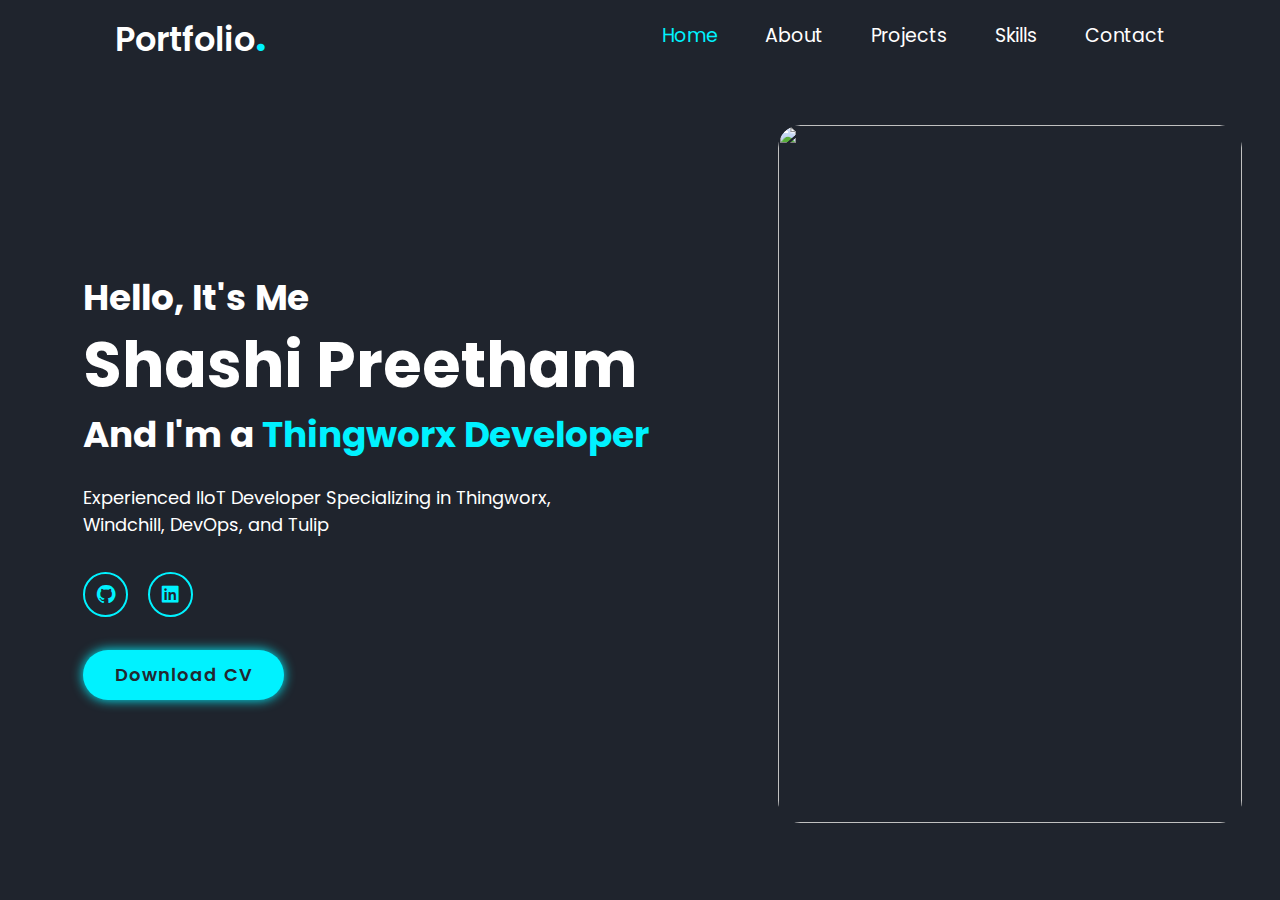
==== index.html @ 03b39fbf "Portfolio" ====
<!DOCTYPE html>
<html lang="en">

<head>
    <meta charset="UTF-8">
    <meta http-equiv="X-UA-Compatible" content="IE=edge">
    <meta name="viewport" content="width=device-width, initial-scale=1.0">
    <title>Shashi Preetham's Portfolio</title>
    <link rel="icon" type="image/x-icon"
        href="https://st2.depositphotos.com/38197074/44590/v/450/depositphotos_445908910-stock-illustration-initial-letter-vector-logo-icon.jpg">
    <link rel="stylesheet" href="home.css">
    <link href='https://unpkg.com/boxicons@2.1.4/css/boxicons.min.css' rel='stylesheet'>
</head>

<body>
    <header class="header">
        <a href="index.html" class="logo">Portfolio<span>.</span></a>
        <i class='bx bx-menu' id="menu-icon"></i>
        <nav class="navbar">
            <a href="index.html" class="active">Home</a>
            <a href="about.html">About</a>
            <a href="Projects.html">Projects</a>
            <a href="skills.html">Skills</a>
            <a href="contact.html">Contact</a>
        </nav>
    </header>
    <section class="home" id="home">
        <div class="home-content">
            <h3>Hello, It's Me</h3>
            <h1>Shashi Preetham</h1>
            <h3>And I'm a <span>Thingworx Developer</span></h3>
            <p>Experienced IIoT Developer Specializing in Thingworx, Windchill, DevOps, and Tulip</p>
            <div class="social-media">
                <a href="https://github.com/psp316r" target="_blank"><i class='bx bxl-github'></i></a>
                <a href="https://www.linkedin.com/in/pshashipreetham/" target="_blank"><i
                        class='bx bxl-linkedin-square'></i></a>
            </div>
            <a href="test.txt" download class="btn">Download CV</a>
        </div>
        <div class="home-img">
            <img src="image.jpg" alt="">
        </div>
    </section>
    <script>
        let menuIcon = document.querySelector('#menu-icon');
        let navbar = document.querySelector('.navbar');
        menuIcon.onclick = () => {
            menuIcon.classList.toggle('bx-x')
            navbar.classList.toggle('Active')
        }
    </script>
</body>

</html>
---- home.css ----
@import url('https://fonts.googleapis.com/css2?family=Poppins:ital,wght@0,100;0,200;0,300;0,400;0,500;0,600;0,700;0,800;0,900;1,100;1,200;1,300;1,400;1,500;1,600;1,700;1,800;1,900&display=swap');

* {
    margin: 0;
    padding: 0;
    box-sizing: border-box;
    text-decoration: none;
    border: none;
    outline: none;
    scroll-behavior: smooth;
    font-family: 'Poppins', sans-serif;

    ::-webkit-scrollbar {
        display: none;
    }
}

:root {
    --bg-color: #1f242d;
    --second--bg-color: #232831;
    --text-color: #fff;
    --main-color: rgb(0, 242, 255);
}

/* :root{
    --bg-color: #0B2447;
    --second--bg-color: #19376D;
    --text-color: #576CBC;
    --main-color: #A5D7E8;
} */

html {
    font-size: 62.5%;
    overflow-x: hidden;
}

body {
    background: var(--bg-color);
    color: var(--text-color);
    display: flex;
    flex-direction: column;
}

section {
    height: calc(100vh - 70px);
    padding: 2rem 3% 2rem;
}

header {
    height: 70px;
    top: 0;
    left: 0;
    width: 100%;
    padding: 2rem 9%;
    background-color: var(--bg-color);
    display: flex;
    justify-content: space-between;
    align-items: center;
    z-index: 100;
}





.logo {
    font-size: 3rem;
    color: var(--text-color);
    font-weight: 600;
    cursor: default;
}

.navbar a {
    font-size: 1.7rem;
    color: var(--text-color);
    margin-left: 4rem;
    transition: 0.3s;
}

.navbar a:hover,
.navbar a.active {
    color: var(--main-color);
}

#menu-icon {
    font-size: 3.6rem;
    color: var(--text-color);
    cursor: pointer;
    display: none;
}

.logo span {
    font-size: 4rem;
    color: var(--main-color);
}


.home {
    display: flex;
    justify-content: center;
    align-items: center;
}

.home-content {
    padding: 4rem;
}

.home-content h3 {
    font-size: 3.2rem;
    font-weight: 700;
}

.home-content h3:nth-of-type(2) {
    margin-bottom: 2rem;
}

span {
    color: var(--main-color);
}

.home-content h1 {
    font-size: 5.6rem;
    font-weight: 700;
    line-height: 1.3;
}

.home-content p {
    width: 80%;
    font-size: 1.6rem;
}

.social-media a {
    display: inline-flex;
    justify-content: center;
    align-items: center;
    width: 4rem;
    height: 4rem;
    background-color: transparent;
    border: 0.2rem solid var(--main-color);
    border-radius: 50%;
    font-size: 2rem;
    color: var(--main-color);
    margin: 3rem 1.5rem 3rem 0;
    transition: 0.5s ease;
}

.social-media a:hover {
    background: var(--main-color);
    color: var(--second--bg-color);
    box-shadow: 0 0 1rem var(--main-color);
}

.btn {
    display: inline-block;
    padding: 1rem 2.8rem;
    background: var(--main-color);
    border-radius: 4rem;
    box-shadow: 0 0 1rem var(--main-color);
    font-size: 1.6rem;
    color: var(--second--bg-color);
    letter-spacing: 0.1rem;
    font-weight: 600;
    transition: 0.5s ease;
}

.btn:hover {
    box-shadow: none;
}

.home-img {
    height: 80vh;
    width: 40vw;
    align-items: center;
    justify-content: center;
    display: flex;
    border-radius: 2rem;
    /* box-shadow: 0 0 1.2rem; */
    /* transform: rotateY(180deg); */
    padding-bottom: 2rem;
    overflow: hidden;
    scale: 1;
}

.home-img img {
    width: 100%;
    height: 100%;
    border-radius: inherit;
}


.about {
    display: flex;
    justify-content: space-between;
    align-items: center;
}

.about-content {
    padding: 3rem;
}

.about-content .heading {
    text-align: left;
    font-size: 4.5rem;
}

.sub-heading {
    text-align: center;
    font-size: 3rem;
}

.about-content h2 {
    text-align: left;
    line-height: 1.2;
}

.about-content h3 {
    font-size: 2.6rem;
}

.about-content p {
    width: 80%;
    font-size: 1.6rem;
    margin: 2rem 0 1.5rem;
}

.about-img {
    min-width: 30vw;
    width: 0vw;
    height: 53vh;
    align-items: center;
    justify-content: center;
    display: flex;
    border-radius: 2rem;
    padding-bottom: 2rem;
    /* box-shadow: 0 0 1.2rem; */
    /* transform: rotateY(180deg); */
    overflow: hidden;
    scale: 1;
}

.about-img img {
    width: 100%;
    height: 100%;
    border-radius: inherit;
}


.skills h2 {
    margin-bottom: 1rem;
}

.skills .heading {
    text-align: center;
    font-size: 4rem;
}

.skills section {
    padding-top: 0;
}

.skills-container {
    display: flex;
    justify-content: center;
    align-items: center;
    flex-wrap: wrap;
    gap: 2rem;
    padding: 2rem 10rem;
}


.skills-container .skills-box {
    flex: 1 1 30rem;
    background: var(--second--bg-color);
    padding: 3rem 2rem 4rem;
    border-radius: 2rem;
    text-align: center;
    border: 0.2rem solid var(--bg-color);
    transition: 0.5s ease;
    overflow: scroll;
}

.skills-container .skills-box:hover {
    border-color: var(--main-color);
    transform: scale(1.02);
}

.skills-box i {
    font-size: 7rem;
    color: var(--main-color);
}

.skills-box h3 {
    font-size: 2.6rem;
}

.skills-box p {
    text-align: center;
    font-size: 1.6rem;
    margin: 1rem auto 3rem;
}

.contact h2 {
    margin-bottom: 1rem;
}

.contact .heading {
    text-align: center;
    font-size: 4rem;
}

.contact form {
    max-width: 70rem;
    margin: 1rem auto;
    text-align: center;
    margin-bottom: 2rem;
}

.contact form .input-box input,
.contact form textarea {
    width: 100%;
    padding: 1.5rem;
    font-size: 1.6rem;
    color: var(--text-color);
    background: var(--second--bg-color);
    border-radius: 0.8rem;
    margin: 0.7rem 0.2rem;
}

.contact form .input-box input {
    width: 49%;
}

.contact form textarea {
    resize: none;
}

.contact form .btn {
    margin-top: 2rem;
    cursor: pointer;
}

.projects-container {
    width: 100%;
    display: flex;
    flex-direction: column;
    background-color: var(--second--bg-color);
}

.projects-container section {
    padding: 7rem 4rem;
}

.project:nth-child(even) {
    flex-direction: row-reverse;
    background-color: var(--bg-color);
}

.project {
    width: 100%;
    display: flex;
    justify-content: center;
    align-items: center;
    gap: 2rem;
}

.project-img {
    flex: 1;
    display: flex;
    border-radius: 20px;
    overflow: hidden;
    object-fit: cover;
    padding: 0.6rem;
}

.project-img img {
    width: 100%;
    height: 100%;
    border-radius: inherit;
}

.project-content .heading {
    font-size: 4rem;
}

.project-content h2 {
    color: var(--main-color);
    text-align: left;
    line-height: 1.2;
}

.project-content {
    flex: 1.5;
    padding: 2rem;
}

.project-content ul {
    padding: 1rem 4rem;
    font-size: 2.2rem;
    margin: 2rem 0 3rem;
}

.projects-container section {
    height: max-content;
}













@media (max-width:1440px) {
    html {
        font-size: 70%;
    }
}

@media (max-width:1024px) {
    html {
        font-size: 62.5%;
    }

    .home-img,
    .about-img {
        width: 80%;
    }

    .about-content p {
        font-size: 1.4rem;
    }

    .project-content .heading {
        font-size: 3rem;
    }

    .project-content ul {
        font-size: 1.4rem;
    }

    .skills-container {
        padding: 2rem 10rem;
    }
}

@media (max-width:768px) {
    html {
        font-size: 54%;
    }

    header {
        position: sticky;
        top: 0;
    }

    #menu-icon {
        display: block;
    }

    .navbar {
        position: absolute;
        top: 100%;
        left: 0;
        width: 100%;
        padding: 1rem 3%;
        background: var(--bg-color);
        border-top: 0.1rem solid rgba(0, 0, 0, 0.3);
        box-shadow: 0 0.5rem 1rem rgba(0, 0, 0, 0.3);
        display: none;
    }

    .navbar.Active {
        display: block;
    }

    .navbar a {
        display: block;
        font-size: 2rem;
        margin: 3rem 0;
    }

    .home-img,
    .about-img {
        width: 100%;
    }

    .input-box {
        display: flex;
    }

    .contact .heading {
        font-size: 8rem;
        margin-bottom: 2rem;
    }

    .about-content p {
        font-size: 1.3rem;
    }

    .skills-container {
        padding: 2rem;
    }

}

@media (max-width:426px) {
    html {
        font-size: 42%;
    }

    .home {
        flex-direction: column-reverse;
    }

    .home-content,
    .about-content {
        height: 50vh;
        text-align: center;
        justify-content: center;
    }

    .home-content p,
    .about-content p {
        width: 100%;
        font-size: 1.8rem;
    }

    .home-content h1 {
        width: 100%;
        font-size: 4rem;
    }

    .home-img,
    .about-img {
        width: 60vw;
        height: calc(50vh - 70px);

    }

    .about {
        flex-direction: column;
    }

    .about-content .heading {
        text-align: center;
    }

    .skills .skills-box p {
        font-size: 1.8rem;
    }

    .project {
        flex-direction: column;
    }

    .projects-container section {
        padding: 7rem 2rem;
    }

    .project:nth-child(even) {
        flex-direction: column;
    }

    .project-content ul {
        font-size: 2rem;
    }
}
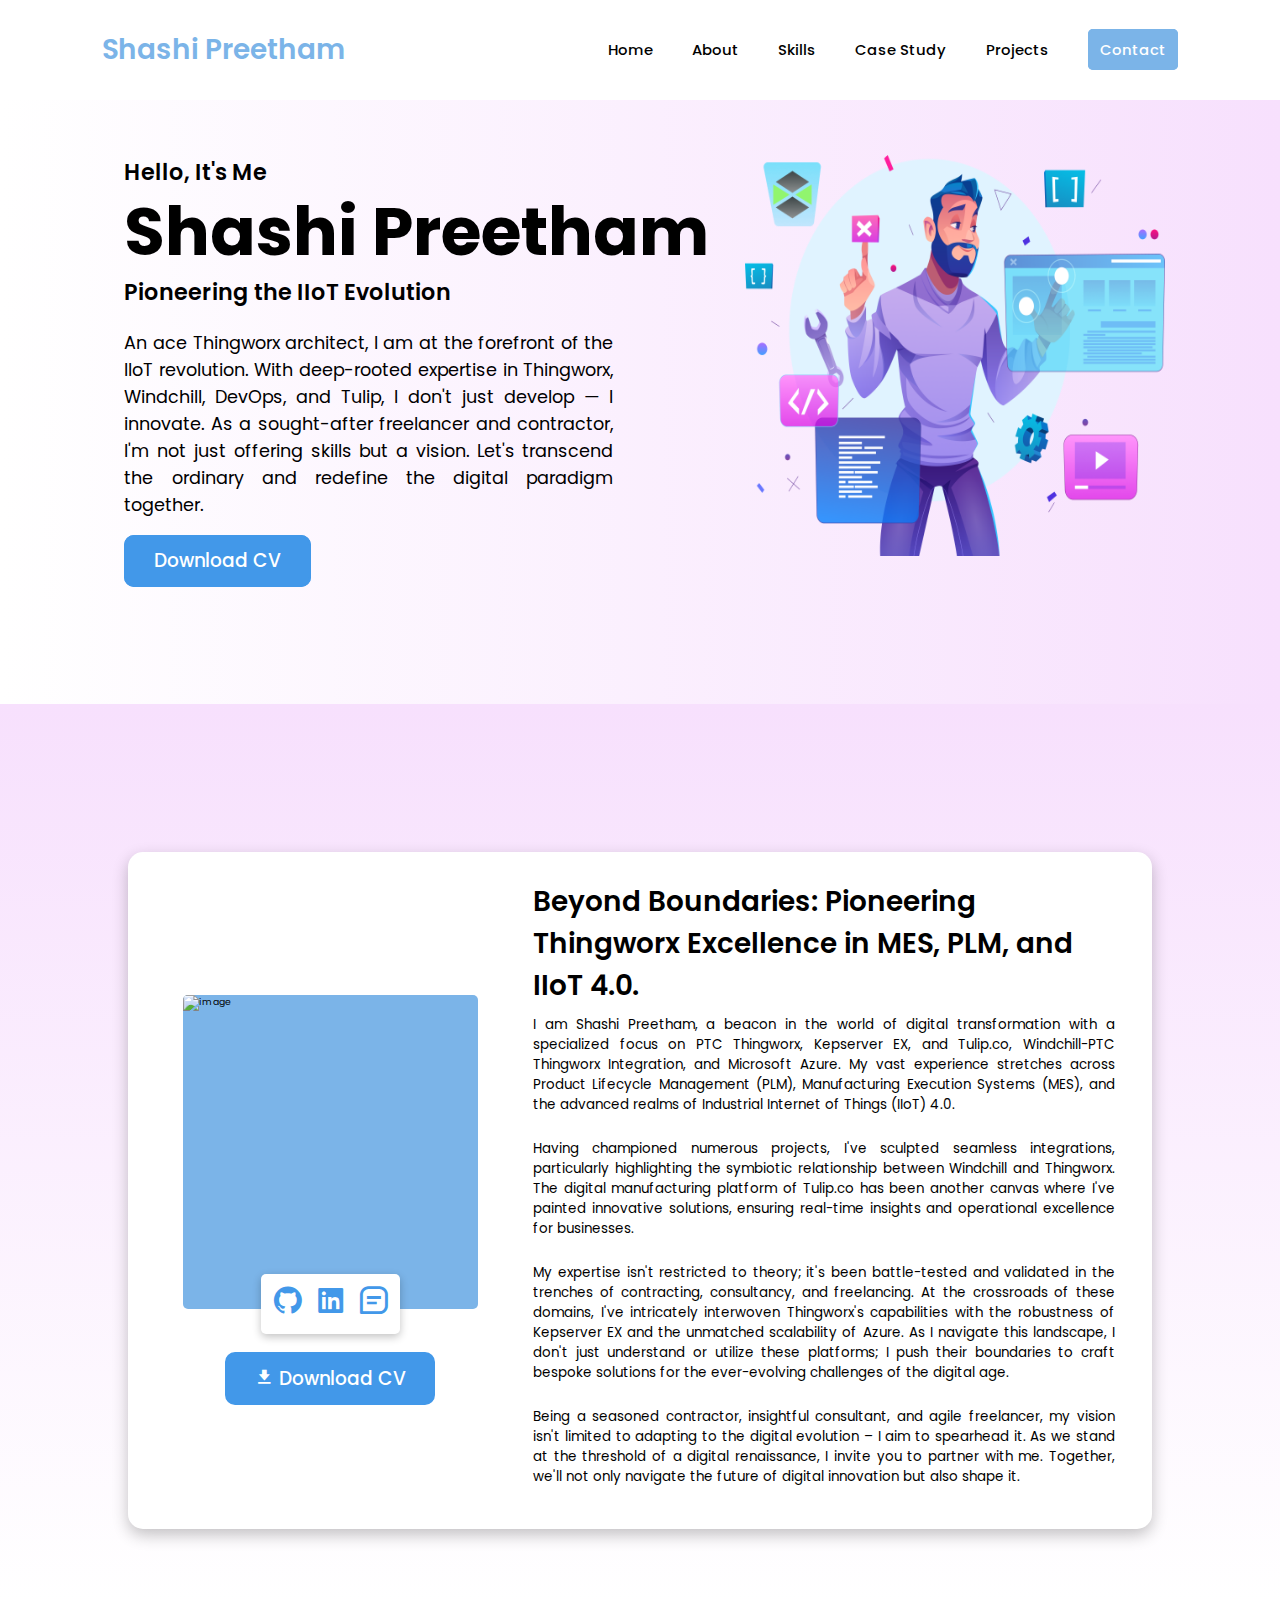
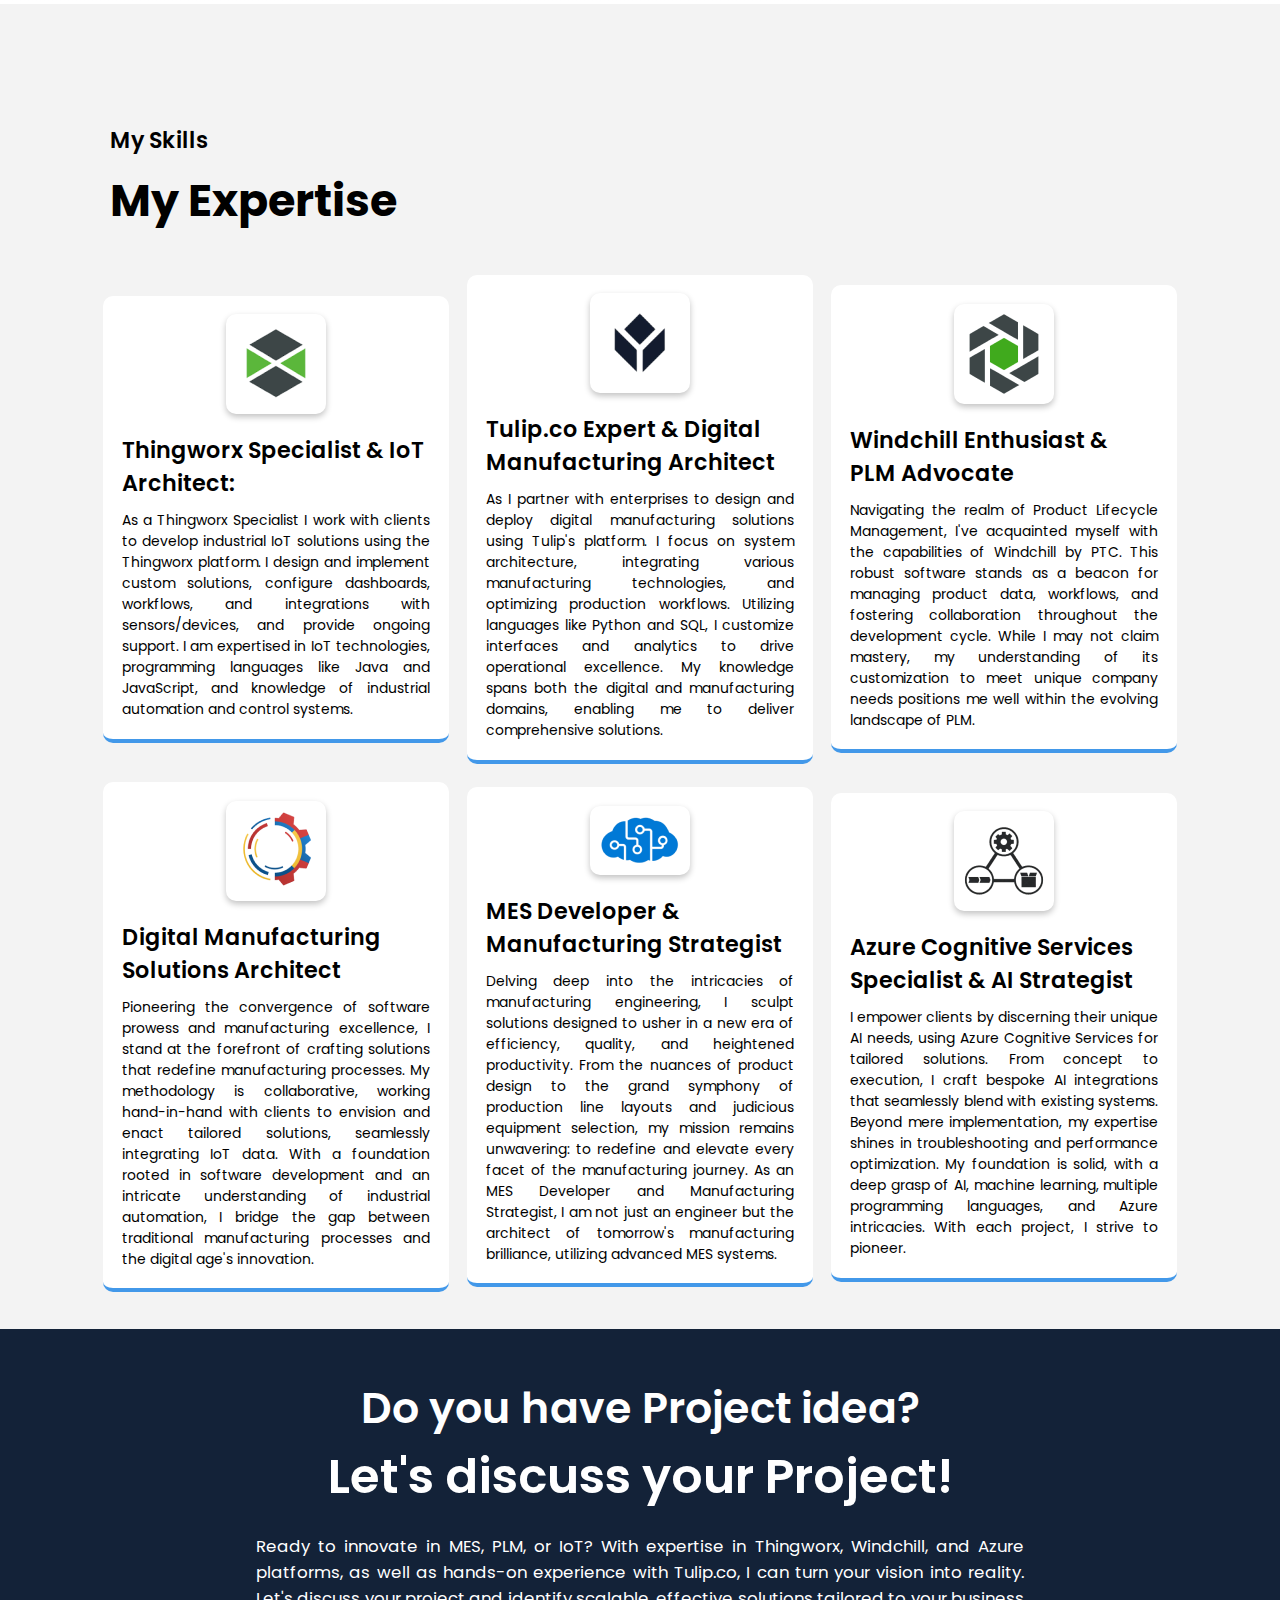
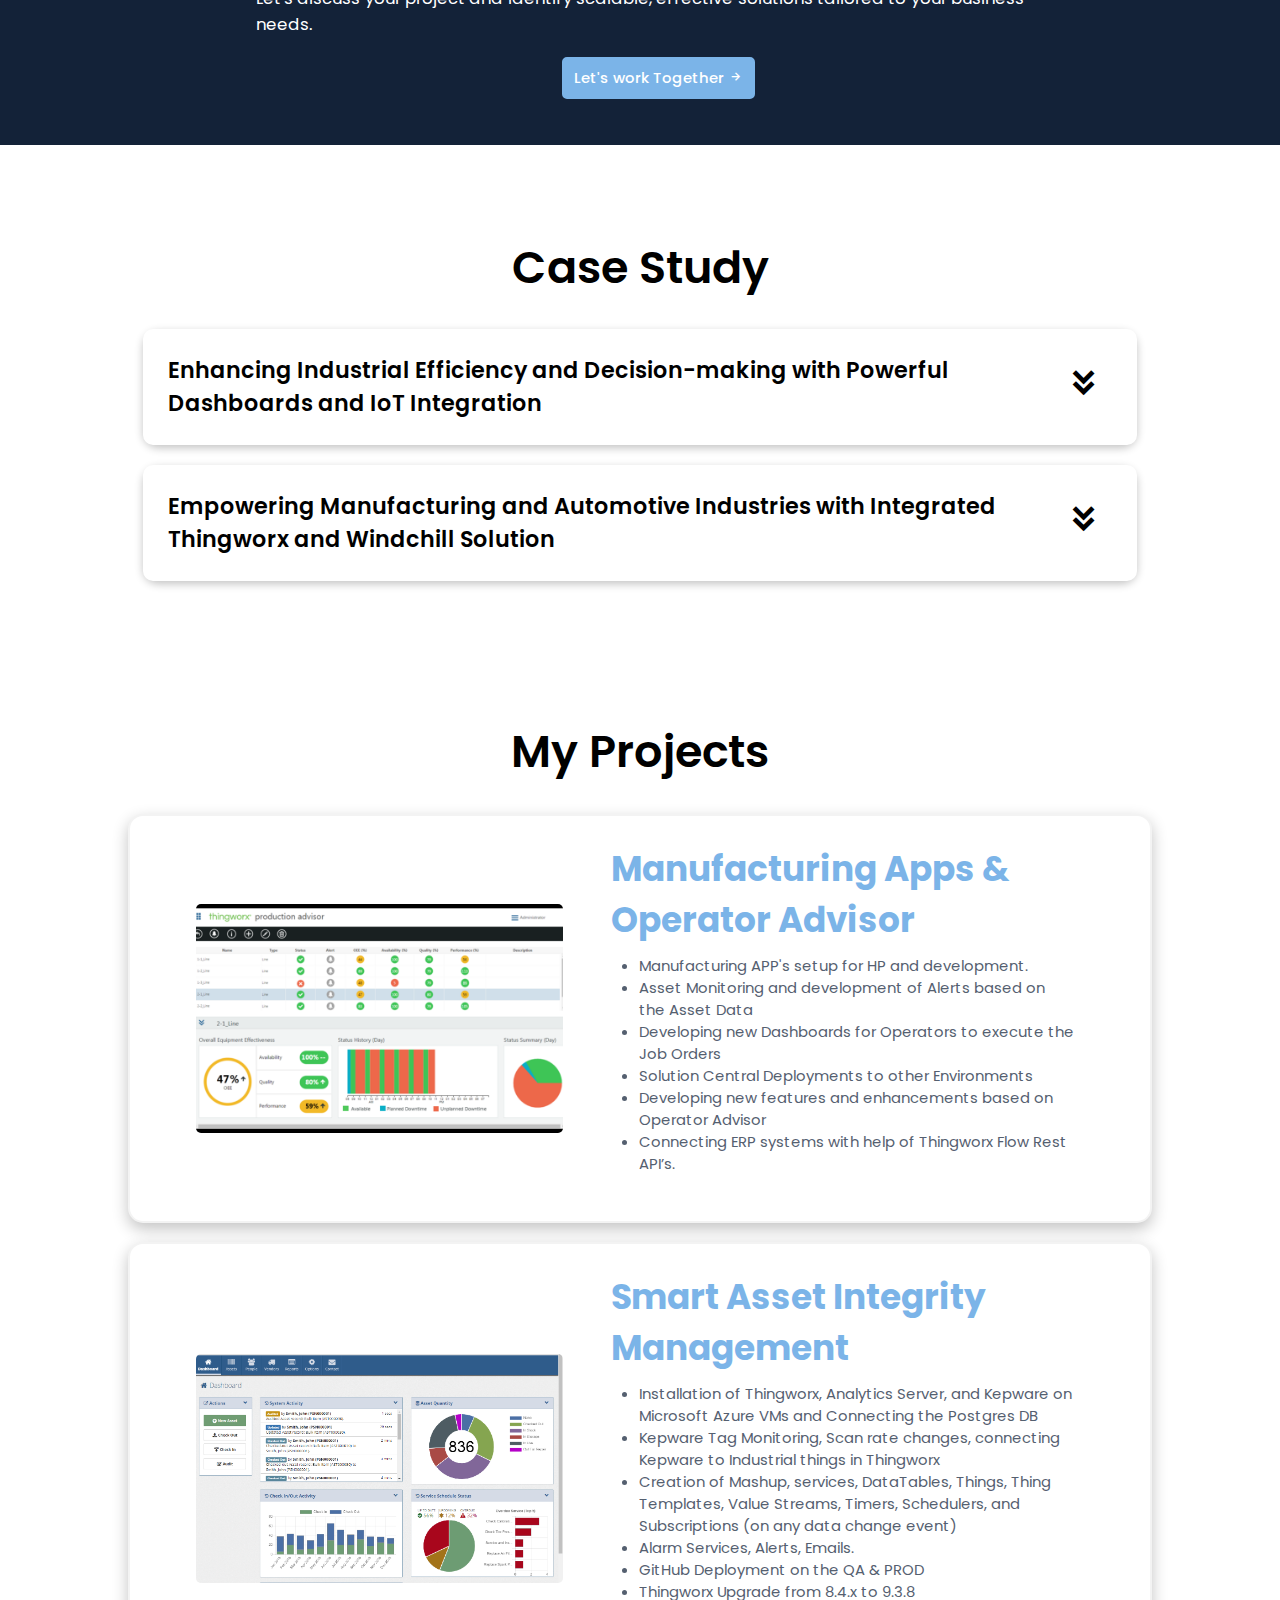
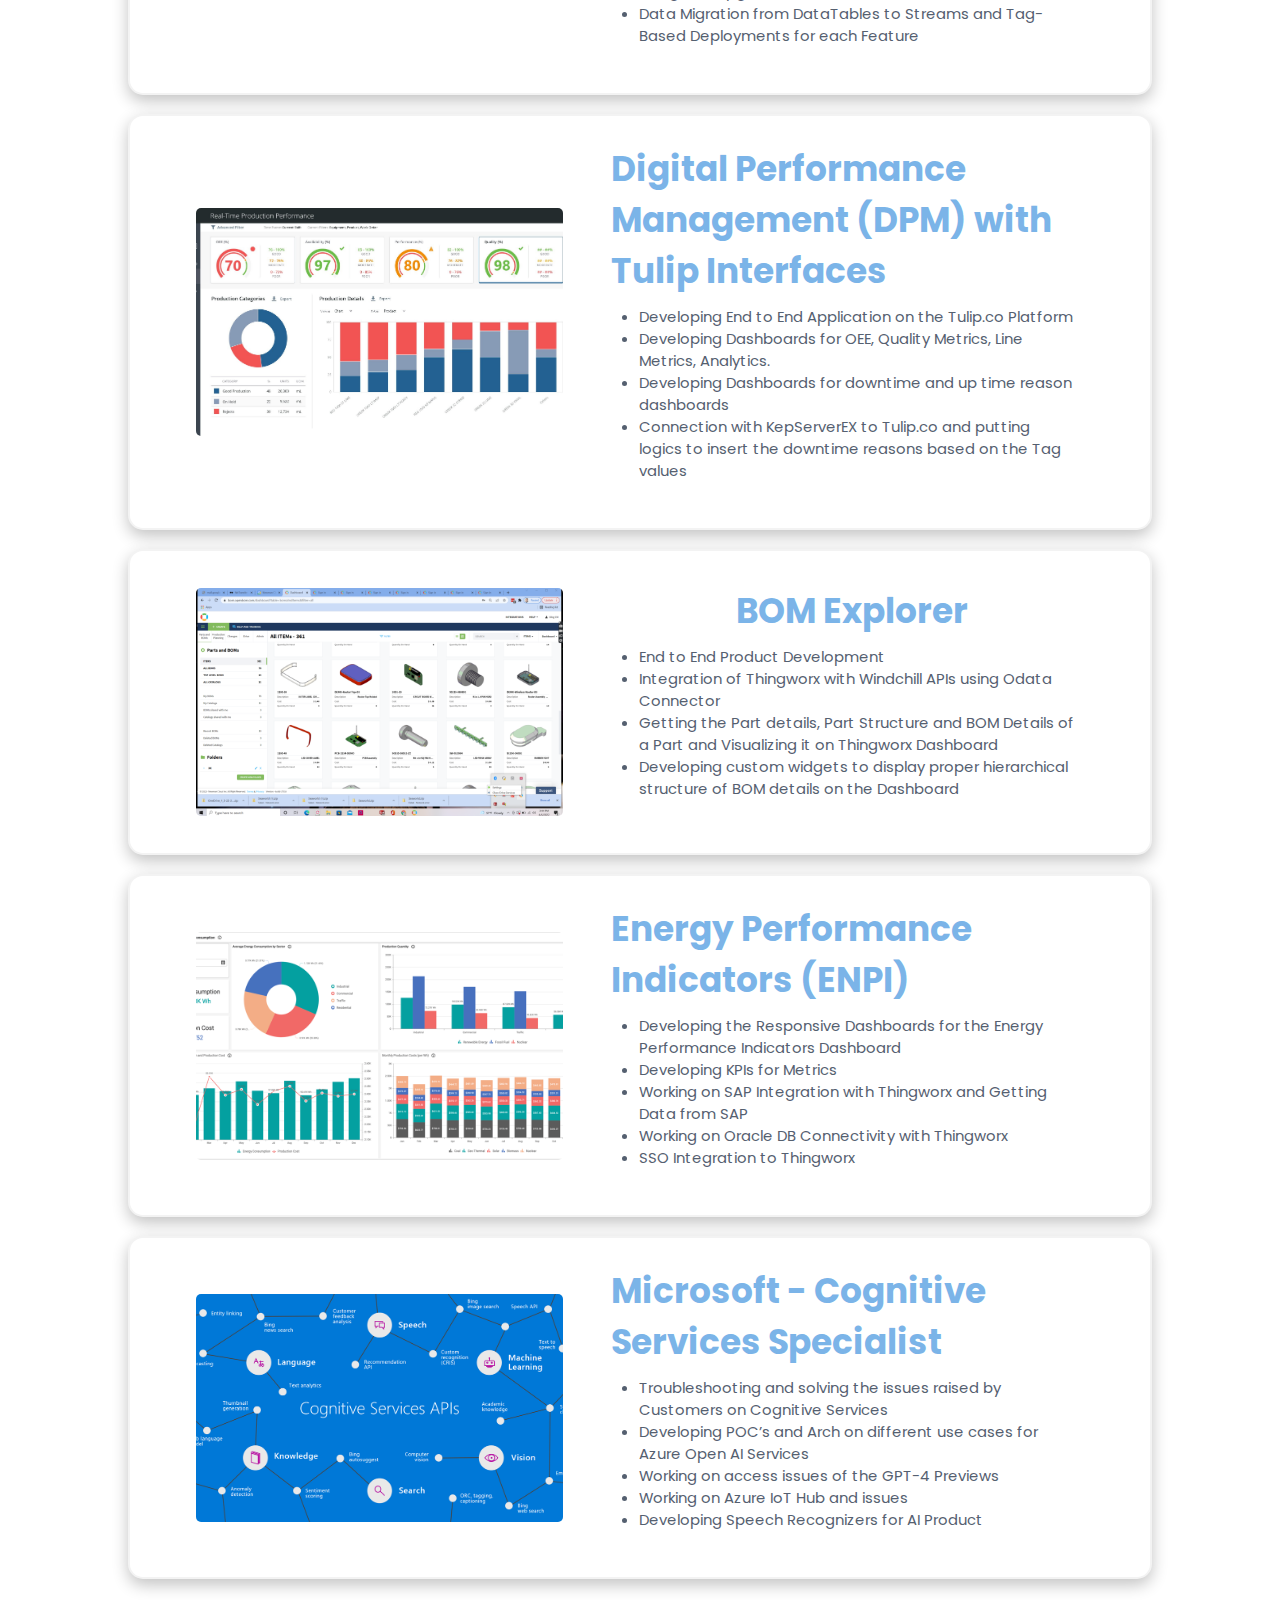
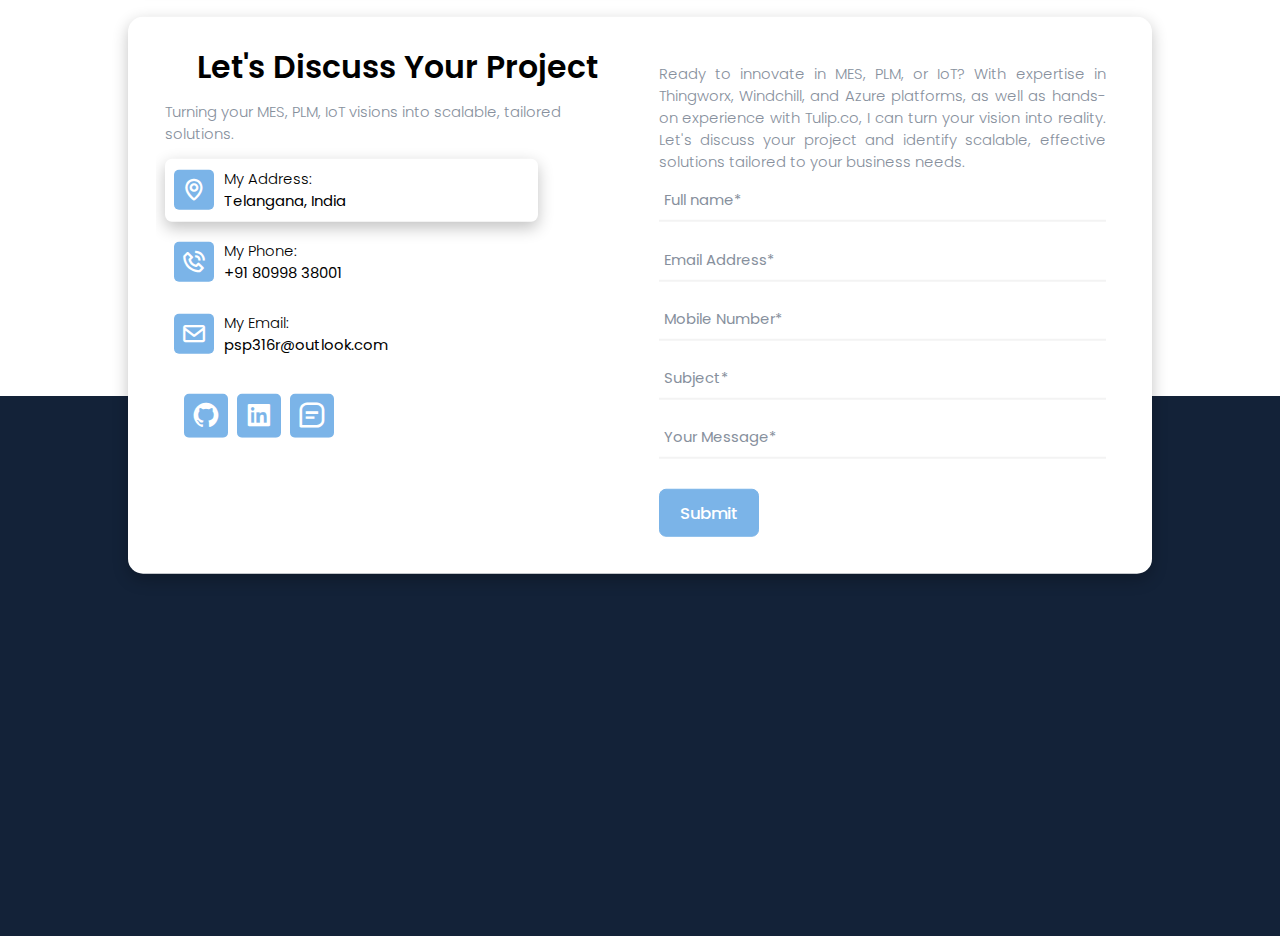
==== commit 35c44bbb: "Add files via upload" ====
--- a/index.html
+++ b/index.html
@@ -3,50 +3,721 @@
 
 <head>
     <meta charset="UTF-8">
-    <meta http-equiv="X-UA-Compatible" content="IE=edge">
     <meta name="viewport" content="width=device-width, initial-scale=1.0">
     <title>Shashi Preetham's Portfolio</title>
+    <meta property="og:title" content="Shashi Preetham's Portfolio" />
+    <meta property="og:description"
+        content="Explore the Future of Manufacturing with Digital Innovation. Learn About Smart Factories, Automation, IoT Integration, and Advanced Production Techniques. Discover How Digital Manufacturing is Transforming Industries with Thingworx." />
+    <meta property="og:image"
+        content="https://st2.depositphotos.com/38197074/44590/v/450/depositphotos_445908910-stock-illustration-initial-letter-vector-logo-icon.jpg" />
+    <meta name="description"
+        content="Explore the Future of Manufacturing with Digital Innovation. Learn About Smart Factories, Automation, IoT Integration, and Advanced Production Techniques. Discover How Digital Manufacturing is Transforming Industries with Thingworx.">
+    <link rel="canonical" href="https://www.shashipreetham.com">
+    <link href='https://unpkg.com/boxicons@2.1.4/css/boxicons.min.css' rel='stylesheet'>
     <link rel="icon" type="image/x-icon"
         href="https://st2.depositphotos.com/38197074/44590/v/450/depositphotos_445908910-stock-illustration-initial-letter-vector-logo-icon.jpg">
-    <link rel="stylesheet" href="home.css">
-    <link href='https://unpkg.com/boxicons@2.1.4/css/boxicons.min.css' rel='stylesheet'>
+    <link href="https://cdn.jsdelivr.net/npm/bootstrap@5.3.1/dist/css/bootstrap.min.css" rel="stylesheet"
+        integrity="sha384-4bw+/aepP/YC94hEpVNVgiZdgIC5+VKNBQNGCHeKRQN+PtmoHDEXuppvnDJzQIu9" crossorigin="anonymous">
+    <link rel='stylesheet' href='test.css'>
 </head>
 
-<body>
-    <header class="header">
-        <a href="index.html" class="logo">Portfolio<span>.</span></a>
+<body id="body">
+    <div class="header">
+        <a href="#home" class="logo">Shashi Preetham</a>
         <i class='bx bx-menu' id="menu-icon"></i>
         <nav class="navbar">
-            <a href="index.html" class="active">Home</a>
-            <a href="about.html">About</a>
-            <a href="Projects.html">Projects</a>
-            <a href="skills.html">Skills</a>
-            <a href="contact.html">Contact</a>
+            <a href="#body" class="links">Home</a>
+            <a href="#about" class="links">About</a>
+            <a href="#skills" class="links">Skills</a>
+            <a href="#caseStudy" class="links">Case Study</a>
+            <a href="#projects" class="links">Projects</a>
+            <a href="#contact" class="contactBtn">Contact</a>
         </nav>
-    </header>
-    <section class="home" id="home">
+    </div>
+    <div class="home" id="home">
         <div class="home-content">
-            <h3>Hello, It's Me</h3>
+            <h2>Hello, It's Me</h2>
             <h1>Shashi Preetham</h1>
-            <h3>And I'm a <span>Thingworx Developer</span></h3>
-            <p>Experienced IIoT Developer Specializing in Thingworx, Windchill, DevOps, and Tulip</p>
-            <div class="social-media">
-                <a href="https://github.com/psp316r" target="_blank"><i class='bx bxl-github'></i></a>
-                <a href="https://www.linkedin.com/in/pshashipreetham/" target="_blank"><i
-                        class='bx bxl-linkedin-square'></i></a>
-            </div>
-            <a href="test.txt" download class="btn">Download CV</a>
+            <h2>Pioneering the IIoT Evolution</span></h2>
+            <p style="text-align: justify;">An ace Thingworx architect, I am at the forefront of the IIoT revolution. With deep-rooted expertise in
+                Thingworx, Windchill, DevOps, and Tulip, I don't just develop — I innovate. As a sought-after freelancer
+                and contractor, I'm not just offering skills but a vision. Let's transcend the ordinary and redefine the
+                digital paradigm together.</p>
+            <a href="Resume.pdf" download class="CVBtn">Download CV</a>
         </div>
         <div class="home-img">
-            <img src="image.jpg" alt="">
-        </div>
-    </section>
-    <script>
-        let menuIcon = document.querySelector('#menu-icon');
-        let navbar = document.querySelector('.navbar');
-        menuIcon.onclick = () => {
-            menuIcon.classList.toggle('bx-x')
-            navbar.classList.toggle('Active')
+            <img src="homeImage.png" class="img-fluid" alt="image">
+        </div>
+    </div>
+    <div id="about">
+        <div class="about">
+
+            <div class="img-container">
+                <div class="about-img">
+                    <img src="image.jpg" class="img-fluid" alt="image">
+                </div>
+                <div class="social-media">
+                    <a href="https://github.com/pshashipreetham" target="_blank"><i class='bx bxl-github'></i></a>
+                    <a href="https://www.linkedin.com/in/pshashipreetham/" target="_blank"><i
+                            class='bx bxl-linkedin-square'></i></a>
+                    <a href="https://pshashipreetham.blog" target="_blank"><i
+                            class='bx bx-message-square-detail'></i></a>
+                </div>
+                <a href="Resume.pdf" download class="CVBtn">
+                    <i class='bx bxs-download'></i>
+                    <span>
+                        Download CV
+                    </span>
+                </a>
+            </div>
+            <div class="about-content">
+                <h3>Beyond Boundaries: Pioneering Thingworx Excellence in MES, PLM, and IIoT 4.0.</h3>
+                <p style="text-align: justify; margin-bottom: 24px;">I am Shashi Preetham, a beacon in the world of digital transformation with a specialized focus on PTC
+                    Thingworx, Kepserver EX, and Tulip.co, Windchill-PTC Thingworx Integration, and Microsoft Azure. My
+                    vast experience stretches across Product Lifecycle Management (PLM), Manufacturing Execution Systems
+                    (MES), and the advanced realms of Industrial Internet of Things (IIoT) 4.0.</p>
+                <p style="text-align: justify; margin-bottom: 24px;">Having championed numerous projects, I've sculpted seamless integrations, particularly highlighting
+                    the symbiotic relationship between Windchill and Thingworx. The digital manufacturing platform of
+                    Tulip.co has been another canvas where I've painted innovative solutions, ensuring real-time
+                    insights and operational excellence for businesses.</p>
+                <p style="text-align: justify; margin-bottom: 24px;">My expertise isn't restricted to theory; it's been battle-tested and validated in the trenches of
+                    contracting, consultancy, and freelancing. At the crossroads of these domains, I've intricately
+                    interwoven Thingworx's capabilities with the robustness of Kepserver EX and the unmatched
+                    scalability of Azure. As I navigate this landscape, I don't just understand or utilize these
+                    platforms; I push their boundaries to craft bespoke solutions for the ever-evolving challenges of
+                    the digital age.</p>
+                <p style="text-align: justify; margin-bottom: 24px;">Being a seasoned contractor, insightful consultant, and agile freelancer, my vision isn't limited to
+                    adapting to the digital evolution – I aim to spearhead it. As we stand at the threshold of a digital
+                    renaissance, I invite you to partner with me. Together, we'll not only navigate the future of
+                    digital innovation but also shape it.</p>
+            </div>
+        </div>
+
+    </div>
+    <div class="skills" id="skills">
+        <h3 class="up-heading">My Skills</h3>
+        <h3 class="down-heading">My Expertise</h3>
+        <div class="skills-container">
+            <div class="skills-box">
+                <img src="images 1.png" alt="image">
+                <h3>Thingworx Specialist & IoT Architect:</h3>
+                <p style="text-align: justify";>As a Thingworx Specialist I work with clients to develop industrial IoT solutions using the Thingworx
+                    platform. I design and implement custom solutions, configure dashboards, workflows, and integrations
+                    with sensors/devices, and provide ongoing support. I am expertised in IoT technologies, programming
+                    languages like Java and JavaScript, and knowledge of industrial automation and control systems.</p>
+            </div>
+            <div class="skills-box">
+                <img src="tulip_interfaces_logo-removebg-preview 1.png" alt="image">
+                <h3>Tulip.co Expert & Digital Manufacturing Architect</h3>
+                <p style="text-align: justify">As I partner with enterprises to design and deploy digital manufacturing solutions using Tulip's platform. I focus on system architecture, integrating various manufacturing technologies, and optimizing production workflows. Utilizing languages like Python and SQL, I customize interfaces and analytics to drive operational excellence. My knowledge spans both the digital and manufacturing domains, enabling me to deliver comprehensive solutions.</p>
+            </div>
+            <div class="skills-box">
+                <img src="windchill_215-removebg-preview 1.png" alt="image">
+                <h3>Windchill Enthusiast & PLM Advocate</h3>
+                <p style="text-align: justify">Navigating the realm of Product Lifecycle Management, I've acquainted myself with the capabilities of
+                    Windchill by PTC. This robust software stands as a beacon for managing product data, workflows, and
+                    fostering collaboration throughout the development cycle. While I may not claim mastery, my
+                    understanding of its customization to meet unique company needs positions me well within the
+                    evolving landscape of PLM.</p>
+            </div>
+            <div class="skills-box">
+                <img src="attachment_135352546-removebg-preview 1.png" alt="image">
+                <h3>Digital Manufacturing Solutions Architect</h3>
+                <p style="text-align: justify">Pioneering the convergence of software prowess and manufacturing excellence, I stand at the forefront
+                    of crafting solutions that redefine manufacturing processes. My methodology is collaborative,
+                    working hand-in-hand with clients to envision and enact tailored solutions, seamlessly integrating
+                    IoT data. With a foundation rooted in software development and an intricate understanding of
+                    industrial automation, I bridge the gap between traditional manufacturing processes and the digital
+                    age's innovation.</p>
+            </div>
+            <div class="skills-box">
+                <img src="cognitive-services-removebg-preview 1.png" alt="image">
+                <h3>MES Developer & Manufacturing Strategist</h3>
+                <p style="text-align: justify">Delving deep into the intricacies of manufacturing engineering, I sculpt solutions designed to usher in a new era of efficiency, quality, and heightened productivity. From the nuances of product design to the grand symphony of production line layouts and judicious equipment selection, my mission remains unwavering: to redefine and elevate every facet of the manufacturing journey. As an MES Developer and Manufacturing Strategist, I am not just an engineer but the architect of tomorrow's manufacturing brilliance, utilizing advanced MES systems.</p>
+            </div>
+            <div class="skills-box">
+                <img src="image_26343-removebg-preview 1.png" alt="image">
+                <h3>Azure Cognitive Services Specialist & AI Strategist</h3>
+                <p style="text-align: justify"> I empower clients by discerning their unique AI needs, using Azure Cognitive Services for tailored solutions. From concept to execution, I craft bespoke AI integrations that seamlessly blend with existing systems. Beyond mere implementation, my expertise shines in troubleshooting and performance optimization. My foundation is solid, with a deep grasp of AI, machine learning, multiple programming languages, and Azure intricacies. With each project, I strive to pioneer.</p>
+            </div>
+        </div>
+    </div>
+    <div class="connect">
+        <div class="connect-content">
+            <h3>Do you have Project idea?</h3>
+            <h3>Let's discuss your Project!</h3>
+            <p style="text-align: justify">Ready to innovate in MES, PLM, or IoT? With expertise in Thingworx, Windchill, and Azure platforms, as
+                well as hands-on experience with Tulip.co, I can turn your vision into reality. Let's discuss your
+                project and identify scalable, effective solutions tailored to your business needs.</p>
+            <a href="#contact" class="contactBtn">Let's work Together
+                <i class='bx bx-right-arrow-alt'></i>
+            </a>
+        </div>
+    </div>
+    <div class="caseStudy" id="caseStudy">
+        <h3 class="heading">Case <span>Study</span></h3>
+        <div class="accordion">
+            <div class="outer-accordion-item">
+                <div class="outer-accordion-item-header">
+                    <h3>Enhancing Industrial Efficiency and Decision-making with Powerful Dashboards and IoT
+                        Integration</h3>
+                    <h3 style="font-size: 3rem;"><i class='bx bxs-chevrons-down bx-flashing'></i></h3>
+                </div>
+                <div class="outer-accordion-item-body">
+                    <div class="inner-accordion-item">
+                        <div class="inner-accordion-item-header">
+                            <h3><strong>Client Overview</strong></h3>
+                        </div>
+                        <div class="inner-accordion-item-body">
+                            <p>Our client is a leading industrial company seeking to optimize their operations,
+                                maintenance,
+                                and engineering processes for increased efficiency and better decision-making. They have
+                                diverse
+                                assets such as pumps, tanks, and other equipment critical to their operations. The
+                                client's goal
+                                is to harness the power of IoT and Business Intelligence (BI) to monitor and manage
+                                these assets
+                                more effectively, ensuring smooth operations and reduced downtime.</p>
+                        </div>
+                    </div>
+
+                    <div class="inner-accordion-item">
+                        <div class="inner-accordion-item-header">
+                            <h3><strong>Project Summary</strong></h3>
+                        </div>
+                        <div class="inner-accordion-item-body">
+                            <p>Our team worked closely with the client to develop a comprehensive solution that includes
+                                Business Intelligence, Operation & Maintenance (O&M), Engineering, Pump, and Tank
+                                Dashboards.
+                                These dashboards provide real-time insights into asset performance, critical parameters,
+                                and
+                                operational efficiency. Furthermore, we integrated PTC Thingworx and KepServerEx to
+                                enable
+                                seamless data acquisition and analytics, elevating their capabilities to the next level.
+                            </p>
+                        </div>
+                    </div>
+
+                    <div class="inner-accordion-item">
+                        <div class="inner-accordion-item-header">
+                            <h3><strong>Challenges Faced</strong></h3>
+                        </div>
+                        <div class="inner-accordion-item-body">
+                            <ul>
+                                <li><strong>Diverse Asset Management:</strong> Managing multiple assets, including
+                                    pumps, tanks, and associated
+                                    equipment, required creating specialized dashboards to cater to unique monitoring
+                                    needs for
+                                    each asset type.</li>
+                                <li><strong>Alarm Management:</strong> Implementing a flexible and user-friendly alarm
+                                    configuration system
+                                    allows users to set custom thresholds for various parameters and receive real-time
+                                    alerts
+                                    when these thresholds are breached.</li>
+                                <li><strong>Real-time Analytics:</strong> Developing advanced data visualization
+                                    techniques and real-time
+                                    analytics to provide the client with actionable insights and the ability to make
+                                    data-driven
+                                    decisions promptly.</li>
+                            </ul>
+                        </div>
+                    </div>
+
+                    <div class="inner-accordion-item">
+                        <div class="inner-accordion-item-header">
+                            <h3><strong>Solution Provided</strong></h3>
+                        </div>
+                        <div class="inner-accordion-item-body">
+                            <p><strong>1. Pump Dashboard:</strong></p>
+                            <ul>
+                                <li><strong>Configurable Alarms:</strong> Users can set alarms for parameters like
+                                    temperature, triggering
+                                    alerts when the threshold is exceeded.</li>
+                                <li><strong>Comparative Analysis:</strong> A bar chart shows Daily Pump Start Count vs.
+                                    Total Run Hours for easy
+                                    performance comparison.</li>
+                                <li><strong>Comprehensive Pump Data:</strong> The dashboard displays Pump Run Signal,
+                                    Seal/Bearing/Motor
+                                    Temperature, and Vibration Spectrum charts. Additionally, it presents Pump Status
+                                    (On/Off),
+                                    Max Temperature, Speed, Total Run Hours in a Year, and Pump Start Count in a Day.
+                                </li>
+                            </ul>
+                            <p><strong>2. Tank Dashboard:</strong></p>
+                            <ul>
+                                <li><strong>Customizable Alarms:</strong> Like the Pump Dashboard, users can set alarms
+                                    based on parameters such
+                                    as temperature.</li>
+                                <li><strong>Detailed Tank Information:</strong> The dashboard provides essential details
+                                    like Diameter, Set
+                                    Point, Gross Volume, Usable Gross Volume, Net Volume, Usable Net Volume, Height,
+                                    Volume,
+                                    Density, and Temperature. Additionally, it displays Tank Status (On/Off).</li>
+                                <li><strong>Hourly Average Visualization:</strong> A bar chart shows the Hourly Average
+                                    of Gross Volume to help
+                                    monitor trends.</li>
+                            </ul>
+                            <p><strong>3. Business Intelligence Dashboard:</strong></p>
+                            <ul>
+                                <li><strong>Uplift and Turn Analysis:</strong> This dashboard presents monthly uplift, a
+                                    pie chart of Pump Turns
+                                    and Tank Turns, and a line chart of Net Volume for the Tank Dashboard.</li>
+                            </ul>
+                            <p><strong>4. Engineering Dashboard:</strong></p>
+                            <ul>
+                                <li><strong>Performance Metrics:</strong> The dashboard includes Bar Hourly Average
+                                    Charts of Flow Rate to Ramp,
+                                    Current Usable Volume of All Tanks, Seal & Bearing Temperature, Current Days
+                                    Reserve, Daily
+                                    Peak Flow Rate, Uplift, and Pump Run Timers.</li>
+                            </ul>
+                            <p><strong>5. O&M Dashboard:</strong></p>
+                            <ul>
+                                <li><strong>Comprehensive Status Overview:</strong> This dashboard displays the status
+                                    of all Pumps and Tanks, as
+                                    well as critical properties like Filters, Alarms, System Pressure, Generator Status,
+                                    Pipeline
+                                    Flow Pressure, and Receipt.</li>
+                            </ul>
+                        </div>
+                    </div>
+
+                    <div class="inner-accordion-item">
+                        <div class="inner-accordion-item-header">
+                            <h3><strong>IoT Integration - PTC Thingworx and KepServerEx</strong></h3>
+                        </div>
+                        <div class="inner-accordion-item-body">
+                            <ul>
+                                <li><strong>Installation and Integration:</strong> We successfully installed Thingworx
+                                    and KepServerEx and
+                                    ensured seamless integration.</li>
+                                <li><strong>Responsive Mashups:</strong> Developed responsive mashups for all
+                                    dashboards, providing an intuitive
+                                    and user-friendly device experience.</li>
+                                <li><strong>Industrial Things:</strong> Created and mapped Industrial & Remote Things
+                                    with Generic Things to
+                                    establish a robust IoT ecosystem.</li>
+                                <li><strong>Data Archiving:</strong> Implemented data archiving to Azure Blob Storage
+                                    for analytics, optimizing
+                                    data storage and retrieval.</li>
+                            </ul>
+                        </div>
+                    </div>
+
+                    <div class="inner-accordion-item">
+                        <div class="inner-accordion-item-header">
+                            <h3><strong>Results and Impact</strong></h3>
+                        </div>
+                        <div class="inner-accordion-item-body">
+                            <p>By implementing our comprehensive solution, our client experienced remarkable
+                                improvements in
+                                their industrial efficiency and decision-making capabilities:</p>
+                            <ul>
+                                <li><strong>Real-time Insights:</strong> The dashboards provided real-time insights into
+                                    asset performance,
+                                    enabling proactive maintenance, and reducing downtime.</li>
+                                <li><strong>Data-Driven Decision-making:</strong> Armed with actionable data, the client
+                                    made informed
+                                    decisions to optimize processes and maximize productivity.</li>
+                                <li><strong>Alarming System:</strong> The customizable flawed system ensures quick
+                                    response to critical events,
+                                    preventing potential hazards and costly failures.</li>
+                                <li><strong>Enhanced Industrial IoT:</strong> The integration of PTC Thingworx and
+                                    KepServerEx established a
+                                    robust IoT platform, enabling data-driven automation and analytics.</li>
+                                <li><strong>Scalability:</strong> The solution's scalability allowed the client to add
+                                    more assets and quickly
+                                    expand the IoT ecosystem.</li>
+                            </ul>
+                        </div>
+                    </div>
+
+                    <div class="inner-accordion-item">
+                        <div class="inner-accordion-item-header">
+                            <h3><strong>Conclusion</strong></h3>
+                        </div>
+                        <div class="inner-accordion-item-body">
+                            <p>Our client's journey from relying on manual monitoring to harnessing the power of IoT and
+                                Business Intelligence resulted in increased operational efficiency, reduced downtime,
+                                and better
+                                decision-making capabilities. The comprehensive dashboards and IoT integration empowered
+                                them to
+                                stay ahead in the competitive industrial landscape, positioning them as a true industry
+                                leader.</p>
+                        </div>
+                    </div>
+                </div>
+            </div>
+        </div>
+        <div class="accordion">
+            <div class="outer-accordion-item">
+                <div class="outer-accordion-item-header">
+                    <h3>Empowering Manufacturing and Automotive Industries with Integrated Thingworx and
+                        Windchill Solution</h3>
+                    <h3 style="font-size: 3rem;"><i class='bx bxs-chevrons-down bx-flashing'></i></h3>
+                </div>
+                <div class="outer-accordion-item-body">
+                    <div class="inner-accordion-item">
+                        <div class="inner-accordion-item-header">
+                            <h3><strong>Introduction</strong></h3>
+                        </div>
+                        <div class="inner-accordion-item-body">
+                            <p>In pursuit of enhancing efficiency and decision-making in the manufacturing and
+                                automotive
+                                sectors, a leading technology expert undertook a transformative project by combining the
+                                powerful capabilities of Thingworx and Windchill. This case study explores how the
+                                integration
+                                of these platforms resulted in the development of four interactive dashboards, each
+                                uniquely
+                                designed to streamline processes, improve data accessibility, and drive data-driven
+                                insights.
+                            </p>
+                        </div>
+                    </div>
+
+                    <div class="inner-accordion-item">
+                        <div class="inner-accordion-item-header">
+                            <h3><strong>Objectives</strong></h3>
+                        </div>
+                        <div class="inner-accordion-item-body">
+                            <p>The primary objectives of this project were to:</p>
+                            <ul>
+                                <li>Facilitate seamless data retrieval for operators by dynamically searching and
+                                    filtering
+                                    part information.</li>
+                                <li>Empower users with comprehensive insights into part structures, revisions, versions,
+                                    and
+                                    release states.</li>
+                                <li>Enhance cost estimation accuracy and provide valuable data visualization for better
+                                    decision-making.</li>
+                            </ul>
+                        </div>
+                    </div>
+
+                    <div class="inner-accordion-item">
+                        <div class="inner-accordion-item-header">
+                            <h3><strong>Solution</strong></h3>
+                        </div>
+                        <div class="inner-accordion-item-body">
+                            <h3><strong>Part Explorer Dashboard:</strong></h3>
+                            <p>Part Information and EMS Filtering</p>
+                            <p>This dashboard enabled operators to quickly retrieve part-related data and filter
+                                information
+                                based on the selection of EMS (Electronic Manufacturing Services).</p>
+                            <p>Key features included:</p>
+                            <ul>
+                                <li>Part Search: Operators could input a part number, and the system would fetch data
+                                    from the
+                                    Request for Quotation (RFQ) file stored in the Postgres DB.</li>
+                                <li>EMS Filtering: A dropdown menu allowed users to select a specific EMS, dynamically
+                                    filtering the table data based on the chosen EMS.</li>
+                                <li>Data Visualization: The table displayed essential details such as Part Cost, Part
+                                    Supplier/EMS, Part Description, Part Max Price, and Min Price from the RFQ file.
+                                </li>
+                                <li>Price Date Highlighting: Data older than four months appeared with a red dot in a
+                                    separate
+                                    column, while recent data within the last four months were marked with a green
+                                    color,
+                                    facilitating quick identification.</li>
+                            </ul>
+
+                            <h3><strong>Part Explorer Dashboard:</strong></h3>
+                            <p>Part Bill of Materials (BOM) and Insights</p>
+                            <p>This dashboard empowered users to explore and visualize part structures obtained from
+                                Windchill,
+                                along with valuable insights.</p>
+                            <p>Notable features included:</p>
+                            <ul>
+                                <li>BOM Search: Users could search for a part in Windchill, and the system would display
+                                    its
+                                    comprehensive bill of materials, including Part Revision, Version, and Release
+                                    State.</li>
+                                <li>Hardware References: Parts with hardware references were displayed in a separate
+                                    table for
+                                    easy reference and analysis.</li>
+                                <li>Missing Prices: For parts with incomplete pricing information, a dedicated table
+                                    highlighted
+                                    the lost data, ensuring prompt attention.</li>
+                                <li>COGS and MTBF Views: The dashboard provided two views for Cost of Goods Sold (COGS)
+                                    and Mean
+                                    Time Between Failures (MTBF), allowing users to assess cost and reliability metrics.
+                                </li>
+                            </ul>
+
+                            <h3><strong>Price Estimation Dashboard:</strong></h3>
+                            <p>Price Estimation and Search</p>
+                            <p>This dashboard facilitated the insertion of estimated part prices and allowed users to
+                                search for
+                                specific part estimated prices.</p>
+                            <p>Key functionalities included:</p>
+                            <ul>
+                                <li>Price Estimation: Users could input estimated prices for valid parts, ensuring
+                                    accurate
+                                    data entry.</li>
+                                <li>Data Validation: The system allowed only valid parts of data to be inserted,
+                                    maintaining
+                                    data integrity.</li>
+                                <li>Estimated Price Table: A separate table displayed all estimated prices entered by
+                                    users,
+                                    aiding in monitoring and analysis.</li>
+                                <li>Part Price Search: Users could search for estimated prices of specific parts,
+                                    providing
+                                    quick access to crucial data.</li>
+                            </ul>
+
+                            <h3><strong>Data Upload Dashboard:</strong></h3>
+                            <p>Data Upload and Visualization</p>
+                            <p>This dashboard enabled users to upload sheets containing part and supplier information,
+                                and upon
+                                uploading, it displayed comprehensive part details.</p>
+                            <p>Key features included:</p>
+                            <ul>
+                                <li>Data Upload: Users could upload sheets with Part Name, Description, Quantity, Price,
+                                    Supplier, and Lead Time information.</li>
+                                <li>Data Visualization: The dashboard presented a table with all uploaded part details,
+                                    including the total cost (Price x Quantity).</li>
+                                <li>COGS and MTBF Views: The dashboard offered two views for Cost of Goods Sold (COGS)
+                                    and Mean
+                                    Time Between Failures (MTBF), aiding in analyzing key performance metrics.</li>
+                            </ul>
+                        </div>
+                    </div>
+
+                    <div class="inner-accordion-item">
+                        <div class="inner-accordion-item-header">
+                            <h3><strong>Benefits</strong></h3>
+                        </div>
+                        <div class="inner-accordion-item-body">
+                            <p>The integrated Thingworx and Windchill solution provided numerous benefits for the
+                                company:</p>
+                            <ul>
+                                <li>Streamlined Data Retrieval: Part Explorer Dashboard enabled operators to swiftly
+                                    search
+                                    and filter part data, reducing manual efforts and saving time.</li>
+                                <li>Enhanced Decision-Making: Part Explorer Dashboard offered comprehensive insights
+                                    into part
+                                    structures and metrics, facilitating data-driven decision-making during product
+                                    development.</li>
+                                <li>Accurate Price Estimation: Price Estimation Dashboard improved accuracy and allowed
+                                    users to
+                                    access estimated prices for specific parts, fostering better planning and cost
+                                    control.</li>
+                                <li>Efficient Data Visualization: Data Upload Dashboard visualized uploaded part
+                                    details,
+                                    enabling users to make informed decisions and gain actionable insights.</li>
+                            </ul>
+                        </div>
+                    </div>
+
+                    <div class="inner-accordion-item">
+                        <div class="inner-accordion-item-header">
+                            <h3><strong>Conclusion</strong></h3>
+                        </div>
+                        <div class="inner-accordion-item-body">
+                            <p>The successful integration of Thingworx and Windchill showcased the potential of
+                                combining
+                                Industrial IoT and PLM platforms to revolutionize the manufacturing and automotive
+                                industries.
+                                The four interactive dashboards significantly improved data accessibility,
+                                decision-making
+                                capabilities, and cost estimation accuracy. By implementing this comprehensive solution,
+                                the
+                                company enhanced its operational efficiency, accelerated product development cycles, and
+                                gained
+                                a competitive edge in the market.</p>
+                        </div>
+                    </div>
+                </div>
+            </div>
+        </div>
+    </div>
+    </div>
+    <div class="projects" id="projects">
+        <h3 class="mainHeading">My Projects</h3>
+        <div class="projects-container">
+            <div class="project" id="project">
+                <div class="project-img">
+                    <img src="productionadvisor.png" class="img-fluid" alt="Image">
+                </div>
+                <div class="project-content">
+                    <h3 class="heading">Manufacturing Apps &amp; Operator Advisor</h3>
+                    <ul>
+                        <li>Manufacturing APP&#39;s setup for HP and development.</li>
+                        <li>Asset Monitoring and development of Alerts based on the Asset Data</li>
+                        <li>Developing new Dashboards for Operators to execute the Job Orders</li>
+                        <li>Solution Central Deployments to other Environments</li>
+                        <li>Developing new features and enhancements based on Operator Advisor</li>
+                        <li>Connecting ERP systems with help of Thingworx Flow Rest API’s.</li>
+                    </ul>
+                </div>
+            </div>
+            <div class="project" id="project">
+                <div class="project-img">
+                    <img src="SAIM.png" class="img-fluid" alt="Image">
+                </div>
+                <div class="project-content">
+                    <h3 class="heading">Smart Asset Integrity Management</h3>
+                    <ul>
+                        <li>Installation of Thingworx, Analytics Server, and Kepware on Microsoft Azure VMs and
+                            Connecting
+                            the
+                            Postgres DB</li>
+                        <li>Kepware Tag Monitoring, Scan rate changes, connecting Kepware to Industrial things in
+                            Thingworx
+                        </li>
+                        <li>Creation of Mashup, services, DataTables, Things, Thing Templates, Value Streams, Timers,
+                            Schedulers,
+                            and Subscriptions (on any data change event)</li>
+                        <li>Alarm Services, Alerts, Emails.</li>
+                        <li>GitHub Deployment on the QA &amp; PROD</li>
+                        <li>Thingworx Upgrade from 8.4.x to 9.3.8</li>
+                        <li>Data Migration from DataTables to Streams and Tag-Based Deployments for each Feature</li>
+                    </ul>
+                </div>
+            </div>
+            <div class="project" id="project">
+                <div class="project-img">
+                    <img src="DPM.jpg" class="img-fluid" alt="Image">
+                </div>
+                <div class="project-content">
+                    <h3 class="heading">Digital Performance Management (DPM) with Tulip Interfaces</h3>
+                    <ul>
+                        <li>Developing End to End Application on the Tulip.co Platform</li>
+                        <li>Developing Dashboards for OEE, Quality Metrics, Line Metrics, Analytics.</li>
+                        <li>Developing Dashboards for downtime and up time reason dashboards</li>
+                        <li>Connection with KepServerEX to Tulip.co and putting logics to insert the downtime reasons
+                            based
+                            on
+                            the Tag values</li>
+                    </ul>
+                </div>
+            </div>
+            <div class="project" id="project">
+                <div class="project-img">
+                    <img src="BOM.png" class="img-fluid" alt="Image">
+                </div>
+                <div class="project-content">
+                    <h3 class="heading">BOM Explorer</h3>
+                    <ul>
+                        <li>End to End Product Development</li>
+                        <li>Integration of Thingworx with Windchill APIs using Odata Connector</li>
+                        <li>Getting the Part details, Part Structure and BOM Details of a Part and Visualizing it on
+                            Thingworx
+                            Dashboard</li>
+                        <li>Developing custom widgets to display proper hierarchical structure of BOM details on the
+                            Dashboard</li>
+                    </ul>
+                </div>
+            </div>
+            <div class="project" id="project">
+                <div class="project-img">
+                    <img src="ENPI.png" class="img-fluid" alt="Image">
+                </div>
+                <div class="project-content">
+                    <h3 class="heading">Energy Performance Indicators (ENPI)</h3>
+                    <ul>
+                        <li>Developing the Responsive Dashboards for the Energy Performance Indicators Dashboard</li>
+                        <li>Developing KPIs for Metrics</li>
+                        <li>Working on SAP Integration with Thingworx and Getting Data from SAP</li>
+                        <li>Working on Oracle DB Connectivity with Thingworx</li>
+                        <li>SSO Integration to Thingworx</li>
+                    </ul>
+                </div>
+            </div>
+            <div class="project" id="project">
+                <div class="project-img">
+                    <img src="Microsoft.png" class="img-fluid" alt="Image">
+                </div>
+                <div class="project-content">
+                    <h3 class="heading">Microsoft - Cognitive Services Specialist</h3>
+                    <ul>
+                        <li>Troubleshooting and solving the issues raised by Customers on Cognitive Services</li>
+                        <li>Developing POC’s and Arch on different use cases for Azure Open AI Services</li>
+                        <li>Working on access issues of the GPT-4 Previews</li>
+                        <li>Working on Azure IoT Hub and issues</li>
+                        <li id="contact">Developing Speech Recognizers for AI Product</li>
+                    </ul>
+                </div>
+            </div>
+        </div>
+    </div>
+    <div class="contact" id="">
+        <div class="contact-content">
+            <h3 class="heading">
+                Let's Discuss Your Project
+            </h3>
+            <p class="text">
+                Turning your MES, PLM, IoT visions into scalable, tailored solutions.
+            </p>
+            <div class="locate">
+                <div class="locate-div">
+                    <i class='bx bx-map'></i>
+                    <span>
+                        <div class="text">
+                            My Address:
+                        </div>
+                        Telangana, India
+                    </span>
+                </div>
+                <div class="locate-div">
+                    <i class='bx bx-phone-call'></i>
+                    <span>
+                        <div class="text">
+                            My Phone:
+                        </div>
+                        +91 80998 38001
+                    </span>
+                </div>
+                <div class="locate-div">
+                    <i class='bx bx-envelope'></i>
+                    <span>
+                        <div class="text">
+                            My Email:
+                        </div>
+                        psp316r@outlook.com
+                    </span>
+                </div>
+                <div class="linkedin-link-container">
+                    <a href="https://github.com/pshashipreetham" target="_blank" class="linkedin-link"><i
+                            class='bx bxl-github'></i></a>
+
+                    <a href="https://www.linkedin.com/in/pshashipreetham/" target="_blank" class="linkedin-link"><i
+                            class='bx bxl-linkedin-square'></i></a>
+                    <a href="https://pshashipreetham.blog" target="_blank" class="linkedin-link"><i
+                            class='bx bx-message-square-detail'></i></a>
+
+                </div>
+            </div>
+        </div>
+        <form method="POST" name="contact-form" class="contact-form">
+            <p class="text" style="text-align: justify">
+                Ready to innovate in MES, PLM, or IoT? With expertise in Thingworx, Windchill, and Azure platforms, as
+                well as hands-on experience with Tulip.co, I can turn your vision into reality. Let's discuss your
+                project and identify scalable, effective solutions tailored to your business needs.
+            </p>
+            <input type="text" placeholder="Full name*" required id="name" name="FullName">
+            <input type="email" placeholder="Email Address*" required id="email" name="Email">
+            <input type="text" placeholder="Mobile Number*" required id="phone" name="MobileNumber">
+            <input type="text" placeholder="Subject*" required id="subject" name="Subject">
+            <input id="message" cols="30" rows="10" placeholder="Your Message*" name="Message">
+            <p class="successMessage">Thanks for your message! I'll get back to you soon.</p>
+            <button type="submit" class="submitBtn" id="submit-btn" disabled>
+                Submit
+            </button>
+        </form>
+    </div>
+    <div class="footer"></div>
+    <script src="script.js"></script>
+    <script type="application/ld+json">
+        {
+            "@context": "https://schema.org",
+            "@type": "Person",
+            "email": "mailto:jane-doe@xyz.edu",
+            "image": "janedoe.jpg",
+            "jobTitle": "Professor",
+            "name": "Jane Doe",
+            "telephone": "(425) 123-4567",
+            "url": "http://www.janedoe.com"
         }
     </script>
 </body>
--- a/test.css
+++ b/test.css
@@ -0,0 +1,1130 @@
+@import url('https://fonts.googleapis.com/css2?family=Poppins:ital,wght@0,100;0,200;0,300;0,400;0,500;0,600;0,700;0,800;0,900;1,100;1,200;1,300;1,400;1,500;1,600;1,700;1,800;1,900&display=swap');
+
+* {
+    margin: 0;
+    padding: 0;
+    box-sizing: border-box;
+    scroll-behavior: smooth;
+    font-family: 'Poppins', sans-serif;
+
+    ::-webkit-scrollbar {
+        display: none;
+    }
+    transition: ease-in-out 0.1s;
+}
+html{
+    font-size: 60%;
+}
+a{
+    text-decoration: none;
+}
+.justify-text 
+{
+    text-align: justify;
+}
+
+body{
+    background-color: #fff;
+    width: 100%;
+}
+ul{
+    padding-left: 2rem;
+}
+.header {
+    height: 100px;
+    top: 0;
+    left: 0;
+    width: 100%;
+    padding: 2rem 8%;
+    display: flex;
+    align-items: center;
+    position: sticky;
+    background-color: #fff;
+    justify-content: space-between;
+    z-index: 1000;
+}
+
+.logo {
+    font-size: 3rem;
+    font-weight: 600;
+    cursor: default;
+    text-decoration: none;
+    color: #7BB4E8;
+}
+
+.navbar .links {
+    font-size: 1.6rem;
+    margin-left: 4rem;
+    transition: 0.3s;
+    text-decoration: none;
+    font-weight: 500;
+    color: #000;
+}
+.navbar a:hover,
+.navbar a.active {
+    color: #7BB4E8;
+}
+
+#menu-icon {
+    cursor: pointer;
+    display: none;
+}
+
+.contactBtn {
+    font-size: 1.6rem;
+    margin-left: 4rem;
+    background-color: #7BB4E8;
+    color: #fff;
+    padding: 8px 10px;
+    border-radius: 5px;
+    font-weight: 500;
+    border: 2px solid #7BB4E8;
+}
+.contactBtn:hover {
+    background-color: #fff;
+    color: #7BB4E8;
+    border: 2px solid #7BB4E8;
+}
+
+
+
+.home {
+    padding: 2rem 9%;
+    display: flex;
+    justify-content: center;
+    align-items: center;
+    width: 100%;
+    background-color: #f3f3f3;
+    background: rgb(255,255,255);
+    background: linear-gradient(90deg, rgba(255,255,255,1) 0%, rgb(247, 224, 253) 100%);
+    padding-top: 4rem;
+    padding-bottom: 12rem;
+}
+
+.home-content {
+    width: 60%;
+    padding: 2rem 1rem;
+}
+
+.home-content h2 {
+    font-size: 2.4rem;
+    font-weight: 600;
+}
+
+.home-content h2:nth-of-type(2) {
+    margin-bottom: 20px;
+}
+
+.home-content h1 {
+    font-size: 7.2rem;
+    font-weight: 700;
+    line-height: 1.3;
+}
+
+.home-content p {
+    width: 80%;
+    font-size: 1.9rem;
+    margin: 20px 0;
+    margin-bottom: 30px;
+}
+.CVBtn{
+    background-color: #4298e9;
+    color: #fff!important;
+    padding: 1.2rem 3rem;
+    border-radius: 10px;
+    font-weight: 500;
+    font-size: 2rem;
+    border: 2px solid #4298e9;
+}
+.CVBtn:hover {
+    background-color: #fff;
+    color: #4298e9;
+    border: 1px solid #4298e9;
+}
+
+
+.home-img {
+    width: 40%;
+    aspect-ratio: 1/1;
+    align-items: center;
+    justify-content: center;
+    display: flex;
+    padding-bottom: 2rem;
+    overflow: hidden;
+    scale: 1;
+}
+
+.home-img img {
+    width: 100%;
+    height: 100%;
+    border-radius: inherit;
+}
+
+#about{
+    display: flex;
+    justify-content: center;
+    align-items: center;
+    width: 100%;
+    min-height: 100vh;
+    background-color: #fff;
+    background: linear-gradient(360deg ,rgb(255, 255, 255) 0%, rgb(247, 224, 253) 100%);
+    padding-top: 110px;
+    padding-bottom: 4rem;
+}
+.about{
+    padding: 2rem 3rem;
+    display: flex;
+    justify-content: space-between;
+    align-items: center;
+    width: 80%;
+    height: max-content;
+    background-color: #fff;
+    margin: 0 auto;
+    box-shadow: rgba(0, 0, 0, 0.24) 0px 6px 16px;
+    border-radius: 15px;
+}
+.img-container{
+    width: 36%;
+    height: 100%;
+    align-items: center;
+    display: flex;
+    flex-direction: column;
+    padding-top: 2rem;
+}
+.about-img{
+    width: 90%;
+    aspect-ratio: 1/1;
+    border-radius: inherit;
+    overflow: hidden;
+    scale: 1;
+    flex-direction: column;
+    display: flex;
+    justify-content: center;
+    align-items: center;
+    padding: 0rem 1rem;
+
+}
+.about-img img{
+    width: 100%;
+    height: 100%;
+    border-radius: 5px;
+    background-color: #7BB4E8;
+
+}
+.social-media{
+    width: max-content;
+    display: flex;
+    justify-content: center;
+    align-items: center;
+    background-color: #fff;
+    box-shadow: rgba(0, 0, 0, 0.24) 0px 3px 8px;
+    border-radius: 5px;
+    padding: 5px 10px;
+    gap: 10px;
+    margin: 2rem 0;
+    margin-top: -10%;
+    z-index: 2;
+}
+.social-media a{
+    font-size: 3.6rem;
+    color: #4298e9;
+}
+
+
+.about-content{
+    height: 100%;
+    width: 62%;
+    padding: 0rem 1rem;
+    overflow: scroll;
+}
+.about-content h3{
+    font-size: 3rem;
+    font-weight: 600;
+    margin: 10px 0 8px;
+}
+.about-content p{
+    width: 100%;
+    font-size: 1.45rem;
+    margin: 5px 0 0px;
+}
+
+
+.skills{
+    background-color: #f3f3f3;
+    width: 100%;
+    padding: 4rem 5%;
+    padding-top: 120px;
+}
+
+.up-heading{
+    font-size: 2.4rem;
+    font-weight: 600;
+    padding-left: 5rem;
+    margin-bottom: 1rem;
+}
+.down-heading{
+    font-size: 4.8rem;
+    font-weight: 700;
+    margin-bottom: 4.4rem;
+    padding-left: 5rem;
+}
+
+
+
+.skills-container {
+    display: flex;
+    justify-content: center;
+    align-items: center;
+    flex-wrap: wrap;
+    width: 100%;
+    gap: 2rem;
+}
+
+
+.skills-box {
+    width: 30%;
+    height: max-content;
+    padding: 2rem;
+    background-color: #fff;
+    transition: 0.5s ease;
+    border-radius: 10px;
+    border-bottom: 4px solid #4298e9;
+    align-items: center;
+    display: flex;
+    flex-direction: column;
+}
+
+.skills-box img {
+    background-color: #fff;
+    padding: 10px;
+    border-radius: 10px;
+    margin-bottom: 20px;
+    box-shadow: rgba(0, 0, 0, 0.24) 0px 3px 6px;
+}
+
+.skills-box h3 {
+    font-size: 2.4rem;
+    font-weight: 600;
+    margin-bottom: 10px;
+}
+
+.skills-box p {
+    font-size: 1.5rem;
+}
+
+.connect{
+    width: 100%;
+    background-color: #132238;
+    display: flex;
+    align-items: center;
+    padding: 3rem 0;
+}
+.connect-content{
+    width: 60%;
+    margin: 0 auto;
+    padding: 2rem 0;
+    display: flex;
+    justify-content: space-between;
+    align-items: center;
+    flex-direction: column;
+    text-align: center;
+}
+.connect-content h3{
+    font-size: 4.6rem;
+    font-weight: 600;
+    color: #fff;
+}
+.connect-content h3:nth-child(2){
+    font-size: 5.2rem;
+    margin-bottom: 20px;
+}
+.connect-content p{
+    font-size: 1.8rem;
+    color: #fff;
+    margin-bottom: 20px;
+}
+
+
+.caseStudy{
+    padding: 2rem;
+    padding-top: 70px;
+    margin: 0 auto;
+    background-color: #fff;
+}
+
+.caseStudy .heading {
+    font-size: 4.8rem;
+    font-weight: 600;
+    padding-left: 5rem;
+    margin-bottom: 10px;
+    color: #000;
+    padding: 2rem 0;
+    text-align: center;
+}
+
+.accordion {
+    max-width: 80%;
+    margin: 0 auto;
+    border-radius: 15px;
+}
+
+.outer-accordion-item,
+.inner-accordion-item {
+    margin-bottom: 20px;
+    border-radius: 15px;
+    box-shadow: rgba(0, 0, 0, 0.24) 0px 3px 8px;
+}
+
+.outer-accordion-item-header,
+.inner-accordion-item-header {
+    padding: 10px;
+    background-color: #fff;
+    cursor: pointer;
+    display: flex;
+    justify-content: space-between;
+    align-items: center;
+    border-radius: 10px;
+
+}
+
+.outer-accordion-item-header h3,
+.inner-accordion-item-header h3 {
+    font-size: 2.4rem;
+    color: #000;
+    font-weight: 600;
+    padding: 15px;
+}
+.outer-accordion-item-header h3 i{
+    font-size: 4rem;
+    margin-right: 10px;
+}
+
+.outer-accordion-item-header strong,
+.inner-accordion-item-header strong {
+    font-weight: bold;
+}
+
+.outer-accordion-item-body,
+.inner-accordion-item-body {
+    padding: 15px 40px; 
+    display: none;
+    background-color: #f3f3f3;
+}
+.outer-accordion-item-body{
+    background-color: #fff;
+}
+
+.outer-accordion-item.active .outer-accordion-item-body {
+    display: block;
+}
+
+.outer-accordion-item.active .outer-accordion-item-header{
+    background-color: #7BB4E8;
+    color: #f3f3f3;
+    display: flex;
+    align-items: center;
+    justify-content: space-between;
+}
+
+.inner-accordion-item.active .inner-accordion-item-body {
+    display: block;
+    font-size: 1.6rem;
+}
+
+.inner-accordion-item.active .inner-accordion-item-header strong {
+    color: #7BB4E8;
+    display: flex;
+    align-items: center;
+    justify-content: space-between;
+}
+
+
+
+
+#projects{
+    padding-top: 80px;
+}
+.projects{
+    width: 100%;
+    background-color: #fff;
+    display: flex;
+    justify-content: center;
+    align-items: center;
+    flex-direction: column;
+    padding: 4rem 0 40rem;
+}
+
+.mainHeading{
+    font-size: 4.8rem;
+    font-weight: 600;
+    padding-left: 5rem;
+    margin-bottom: 10px;
+    color: #000;
+    padding: 2rem 0;
+}
+
+.projects-container{
+    width: 80%;
+    display: flex;
+    justify-content: center;
+    flex-wrap: wrap;
+    gap: 2rem;
+}
+
+.project{
+    background-color: #fff;
+    transition: 0.5s ease;
+    border-radius: 7px;
+    border-bottom: 4px solid #4298e9;
+    display: flex;
+    align-items: center;
+    justify-content: space-evenly;
+    gap: 1rem;
+    border: 2px solid #f3f3f3;
+    padding: 3rem;
+    border-radius: 15px;
+    box-shadow: rgba(0, 0, 0, 0.24) 0px 6px 16px;
+}
+
+.project-img{
+    width:40%;
+    border-radius: 5px;
+    overflow: hidden;
+    aspect-ratio: 25/16;
+    flex-direction: column;
+    display: flex;
+    justify-content: center;
+    align-items: center;
+    padding: 1rem;
+}
+
+.project-img img{
+    width: 100%;
+    height: 100%;
+    object-fit: cover;
+    border-radius: 5px;
+    object-position: center;
+}
+
+.project-content{
+    width: 50%;
+    display: flex;
+    justify-content: center;
+    align-items: center;
+    flex-direction: column;
+    gap: 1rem;
+    padding: 0rem 0 2rem;
+}
+.project-content li{
+    font-size: 1.6rem;
+    color: #556070;
+}
+.project-content .heading{
+    font-size: 3.7rem;
+    font-weight: 700;
+    color: #7BB4E8;
+}
+.project-content ul{
+    font-size: 1.6rem;
+    padding: 0 2rem;
+    padding-left: 3rem;
+}
+.contact{
+    padding: 3rem 3rem 2rem;
+    display: flex;
+    justify-content: space-evenly;
+    width: 80%;
+    background-color: #fff;
+    margin: 0 auto;
+    transform: translate(0, -60%);
+    box-shadow: rgba(0, 0, 0, 0.24) 0px 6px 16px;
+    border-radius: 15px;
+    color: #87909D;
+}
+
+.contact-content{
+    width: 50%;
+    height: 100%;
+    padding: 0rem 1rem;
+    overflow: scroll;
+    display: flex;
+    align-items: center;
+    flex-direction: column;
+    gap: 1rem;
+}
+.contact-form{
+    width: 50%;
+    height: 100%;
+    display: flex;
+    justify-content: center;
+    flex-direction: column;
+    gap: 1rem;
+    padding: 2rem;
+}
+.contact-form input{
+    width: 100%;
+    height: 40px;
+    border: none;
+    padding: 0 5px 2px;
+    border-bottom: 2px solid #f3f3f3;
+    font-size: 1.6rem;
+    outline: none;
+    margin-bottom: 10px;
+}
+.contact-form input::placeholder{
+    color: #87909D;
+    font-weight: 400;
+}
+.contact-form input:focus{
+    border-bottom: 2px solid #7BB4E8;
+}
+.text{
+    font-size: 1.6rem;
+    font-weight: 300;
+}
+.contact-content h3{
+    font-size: 3.4rem;
+    font-weight: 600;
+    color: #000;
+}
+.locate{
+    font-size: 1.6rem;
+    margin: 5px 0 0px;
+    color: #000;
+    width: 100%;
+    display: flex;
+    flex-direction: column;
+    gap: 1rem;
+}
+
+.locate-div{
+    width: 80%;
+    display: flex;
+    align-items: center;
+    gap: 1rem;
+    padding: 1rem;
+    border-radius: 7px;
+}
+.locate-div:nth-child(1){
+    box-shadow: rgba(0, 0, 0, 0.24) 0px 6px 16px;
+}
+.locate-div i{
+    font-size: 2.8rem;
+    color: #fff;
+    background-color: #7BB4E8;
+    padding: 0.75rem;
+    border-radius: 5px;
+}
+.linkedin-link-container{
+    width: 100%;
+    display: flex;
+    align-items: center;
+    gap: 1rem;
+    padding: 0 2rem;
+}
+.linkedin-link{
+    align-items: center;
+    display: flex;
+    justify-content: center;
+    width: max-content;
+    height: max-content;
+    background-color: #7BB4E8;
+    color: #fff;
+    padding: 5px;
+    font-size: 3.2rem;
+    border-radius: 5px;
+    text-decoration: none;
+    margin-top: 20px;
+    border: 2px solid #7BB4E8;
+}
+.linkedin-link:hover{
+    background-color: #fff;
+    color: #4298e9;
+    border: 2px solid #4298e9;
+}
+
+.submitBtn{
+    width: max-content;
+    background-color: #7BB4E8;
+    color: #fff;
+    padding: 10px 20px;
+    border-radius: 7px;
+    font-weight: 500;
+    font-size: 1.8rem;
+    border: none;
+    margin-top: 10px;
+    border: 1px solid #7BB4E8;
+    cursor: pointer;
+}
+.submitBtn:hover {
+    background-color: #fff;
+    color: #7BB4E8;
+    border: 1px solid #7BB4E8;
+}
+.submitBtn:disabled{
+    cursor: not-allowed;
+}
+.successMessage{
+    font-size: 1.8rem;
+    color: green;
+    margin-top: 10px;
+    font-weight: 600;
+    text-align: center;
+    display: none;
+}
+.show{
+    display: block;
+}
+
+
+.footer{
+    width: 100%;
+    height: 540px;
+    background-color: #132238;
+    display: flex;
+    justify-content: center;
+    align-items: center;
+    color: #fff;
+    font-size: 1.6rem;
+    font-weight: 300;
+    text-align: center;
+    gap: 1rem;
+    margin-top: -50%;
+}
+
+@media (max-width: 2560px){
+    html{
+        font-size: 90%;
+    }
+    .footer{
+        margin-top: -30%;
+    }
+}
+@media (max-width: 2160px){
+    html{
+        font-size: 85%;
+    }
+    .footer{
+        margin-top: -30%;
+    }
+}
+@media (max-width: 2048px) {
+    html{
+        font-size: 80%;
+    }
+    .footer{
+        margin-top: -30%;
+    }
+}
+
+
+@media (max-width: 1920px){
+    html{
+        font-size: 76%;
+    }
+    .footer{
+        margin-top: -40%;
+    }
+}
+
+@media (max-width: 1800px){
+    html{
+        font-size: 70%;
+    }
+    .footer{
+        margin-top: -40%;
+    }
+}
+
+@media (max-width: 1680px){
+    html{
+        font-size: 70%;
+    }
+    .footer{
+        margin-top: -30%;
+    }
+}
+
+
+@media (max-width: 1540px) {
+    html{
+        font-size: 60%;
+    }
+    .header{
+        min-height: 100px;
+    }
+    .footer{
+        margin-top: -35%;
+    }
+}
+
+@media (max-width:1440px) {
+    html{
+        font-size: 58%;
+    }
+    .footer{
+        margin-top: -40%;
+    }
+}
+
+@media (max-width:1024px) {
+    html{
+        font-size: 58%;
+    }
+    .home-content h1 {
+        font-size: 5rem;
+    }
+    .home-content p {
+        width: 90%;
+        font-size: 1.7rem;
+        margin: 20px 0;
+        margin-bottom: 30px;
+    }
+    .home-img {
+        width: 45%;
+        aspect-ratio: 1/1;
+        align-items: center;
+        justify-content: center;
+        display: flex;
+        padding-bottom: 2rem;
+        overflow: hidden;
+        scale: 1;
+    }
+
+
+    .about-content h3 {
+        font-size: 2.2rem;
+    }
+    .about-content p {
+        font-size: 1.4rem;
+    }
+
+    .skills-box {
+        width: 45%;
+        padding: 2rem;
+        background-color: #fff;
+        transition: 0.5s ease;
+        border-radius: 10px;
+        border-bottom: 4px solid #4298e9;
+    }
+
+
+
+
+
+
+    .projects-container{
+        width: 90%;
+    }
+    .projects-content li{
+        font-size: 1.2rem;
+
+    }
+    .project-content .heading {
+        font-size: 3rem;
+    }
+
+    .footer{
+        margin-top: -60%;
+    }
+
+
+}
+@media (max-width:1000px) {
+    #menu-icon {
+        display: block;
+        font-size: 4rem;
+    }
+
+    .navbar {
+        position: absolute;
+        top: 100%;
+        left: 0;
+        width: 100%;
+        padding: 1rem 3%;
+        background: var(--bg-color);
+        border-top: 0.1rem solid rgba(0, 0, 0, 0.3);
+        box-shadow: 0 0.5rem 1rem rgba(0, 0, 0, 0.3);
+        display: none;
+        z-index: 2;
+        background-color: #fff;    }
+
+    .navbar.Active {
+        display: block;
+    }
+
+    .navbar .links {
+        display: flex;
+        width: max-content;
+        margin: 2rem auto;
+        font-size: 2rem;
+    }
+    .contactBtn{
+        display: flex;
+        width: max-content;
+        margin: 2rem auto;
+    }
+}
+@media (max-width:768px) {
+    html{
+        font-size: 50%;
+    }
+    .home-content h1 {
+        font-size: 4rem;
+    }
+    .home-content p {
+        width: 90%;
+        font-size: 1.5rem;
+        margin: 20px 0;
+        margin-bottom: 30px;
+    }
+    .about{
+        width: 80%;
+        height: 60vh;
+    }
+
+    
+
+
+
+
+
+    #menu-icon {
+        display: block;
+        font-size: 4rem;
+    }
+
+    .navbar {
+        position: absolute;
+        top: 100%;
+        left: 0;
+        width: 100%;
+        padding: 1rem 3%;
+        background: var(--bg-color);
+        border-top: 0.1rem solid rgba(0, 0, 0, 0.3);
+        box-shadow: 0 0.5rem 1rem rgba(0, 0, 0, 0.3);
+        display: none;
+        z-index: 2;
+        background-color: #fff;    }
+
+    .navbar.Active {
+        display: block;
+    }
+
+    .navbar .links {
+        display: flex;
+        width: max-content;
+        margin: 2rem auto;
+        font-size: 2rem;
+    }
+    .contactBtn{
+        display: flex;
+        width: max-content;
+        margin: 2rem auto;
+    }
+    .projects{
+        padding-bottom: 50rem;
+    }
+    .project{
+        width: max-content;
+        flex-direction: column;
+    }
+    .project-img{
+        width: 100%;
+        padding: 0;
+        margin-bottom: 2rem;
+    }
+    .project-content{
+        width: 100%;
+    }
+    .contact{
+        width: 90%;
+    }
+    .footer{
+        margin-top: -75%;
+    }
+}
+
+@media (max-width:426px) {
+    html{
+        font-size: 40%;
+    }
+    .home{
+        flex-direction: column-reverse;
+    }
+    .home-content{
+        width: 100%;
+    }
+    .home-img{
+        width: 56%;
+    }
+    .home-content h1 {
+        font-size: 4.5rem;
+    }
+    .home-content p {
+        width: 100%;
+        font-size: 2rem;
+        margin: 20px 0;
+        margin-bottom: 30px;
+    }
+
+    .about{
+        flex-direction: column;
+        height: 100%;
+    }
+    .about-content{
+        width: 100%;
+    }
+    .about-img{
+        width: 100%;
+    }
+    .about-content h3 {
+        font-size: 2.2rem;
+    }
+    .img-container{
+        width: 100%;
+    }
+
+    .skills{
+        padding: 4rem 0;
+    }
+    .skills-box {
+        width: 80%;
+        height: max-content;
+        padding: 2rem;
+        background-color: #fff;
+        transition: 0.5s ease;
+        border-radius: 10px;
+        border-bottom: 4px solid #4298e9;
+    }
+    .skills-box img {
+        height: 80px;
+        background-color: #fff;
+        padding: 10px;
+        border-radius: 10px;
+        margin-bottom: 20px;
+        box-shadow: rgba(0, 0, 0, 0.24) 0px 3px 6px;
+    }
+    .skills-box img {
+        background-color: #fff;
+        padding: 10px;
+        border-radius: 10px;
+        margin-bottom: 20px;
+        box-shadow: rgba(0, 0, 0, 0.24) 0px 3px 6px;
+    }
+    .skills-box h3 {
+        font-size: 3.2rem;
+        font-weight: 600;
+        margin-bottom: 10px;
+    }
+    .skills-box p {
+        font-size: 2rem;
+    }
+
+    .connect-content{
+        width: 90%;
+    }
+
+    .caseStudy{
+        padding: 2rem;
+        padding-top: 70px;
+        margin: 0 auto;
+        background-color: #fff;
+    }
+
+
+    .projects{
+        padding-bottom: 100rem;
+    }
+    
+    .contact{
+        width: 90%;
+        flex-direction: column;
+        padding: 3rem;
+        font-size: 2rem;
+    }
+    .contact-content{
+        width: 100%;
+        height: 100%;
+        padding: 0rem 1rem;
+        overflow: scroll;
+        display: flex;
+        align-items: center;
+        flex-direction: column;
+        gap: 1rem;
+    }
+    .contact-form{
+        width: 100%;
+        height: 100%;
+        display: flex;
+        justify-content: center;
+        flex-direction: column;
+        gap: 1rem;
+        padding: 2rem;
+        font-size: 2rem;
+    }
+    .contact-form input{
+        width: 100%;
+        height: 40px;
+        border: none;
+        padding: 0 5px 2px;
+        border-bottom: 2px solid #f3f3f3;
+        font-size: 2rem;
+        outline: none;
+        margin-bottom: 10px;
+    }
+    .contact .text{
+        font-size: 2rem;
+        text-align: center;
+    }
+    .locate{
+        padding: 0 3rem;
+    }
+    .locate-div .text{
+        font-size: 2rem;
+        text-align: left;
+    }
+    .footer{
+        margin-top: -200%;
+    }
+
+    .caseStudy{
+        padding: 2rem;
+        padding-top: 70px;
+        margin: 0 auto;
+        background-color: #fff;
+    }
+    .caseStudy .heading {
+        font-size: 3.8rem;
+        font-weight: 600;
+        padding-left: 5rem;
+        margin-bottom: 10px;
+        color: #000;
+        padding: 2rem 0;
+        text-align: center;
+    }
+    .accordion {
+        max-width: 90%;
+        margin: 0 auto;
+        border-radius: 15px;
+    }
+    .caseStudy i{
+        padding: 0;
+    }
+    
+    .caseStudy .outer-accordion-item-header strong{
+        font-size: 2.2rem;
+    }
+    .caseStudy .outer-accordion-item-body{
+        padding: 15px 20px; 
+    }
+    .caseStudy .inner-accordion-item-header strong{
+        font-size: 3rem;
+    }
+    .caseStudy .inner-accordion-item-body{
+        padding: 15px 20px; 
+    }
+    .caseStudy .outer-accordion-item.active .outer-accordion-item-header{
+        padding: 10px;
+    }
+}